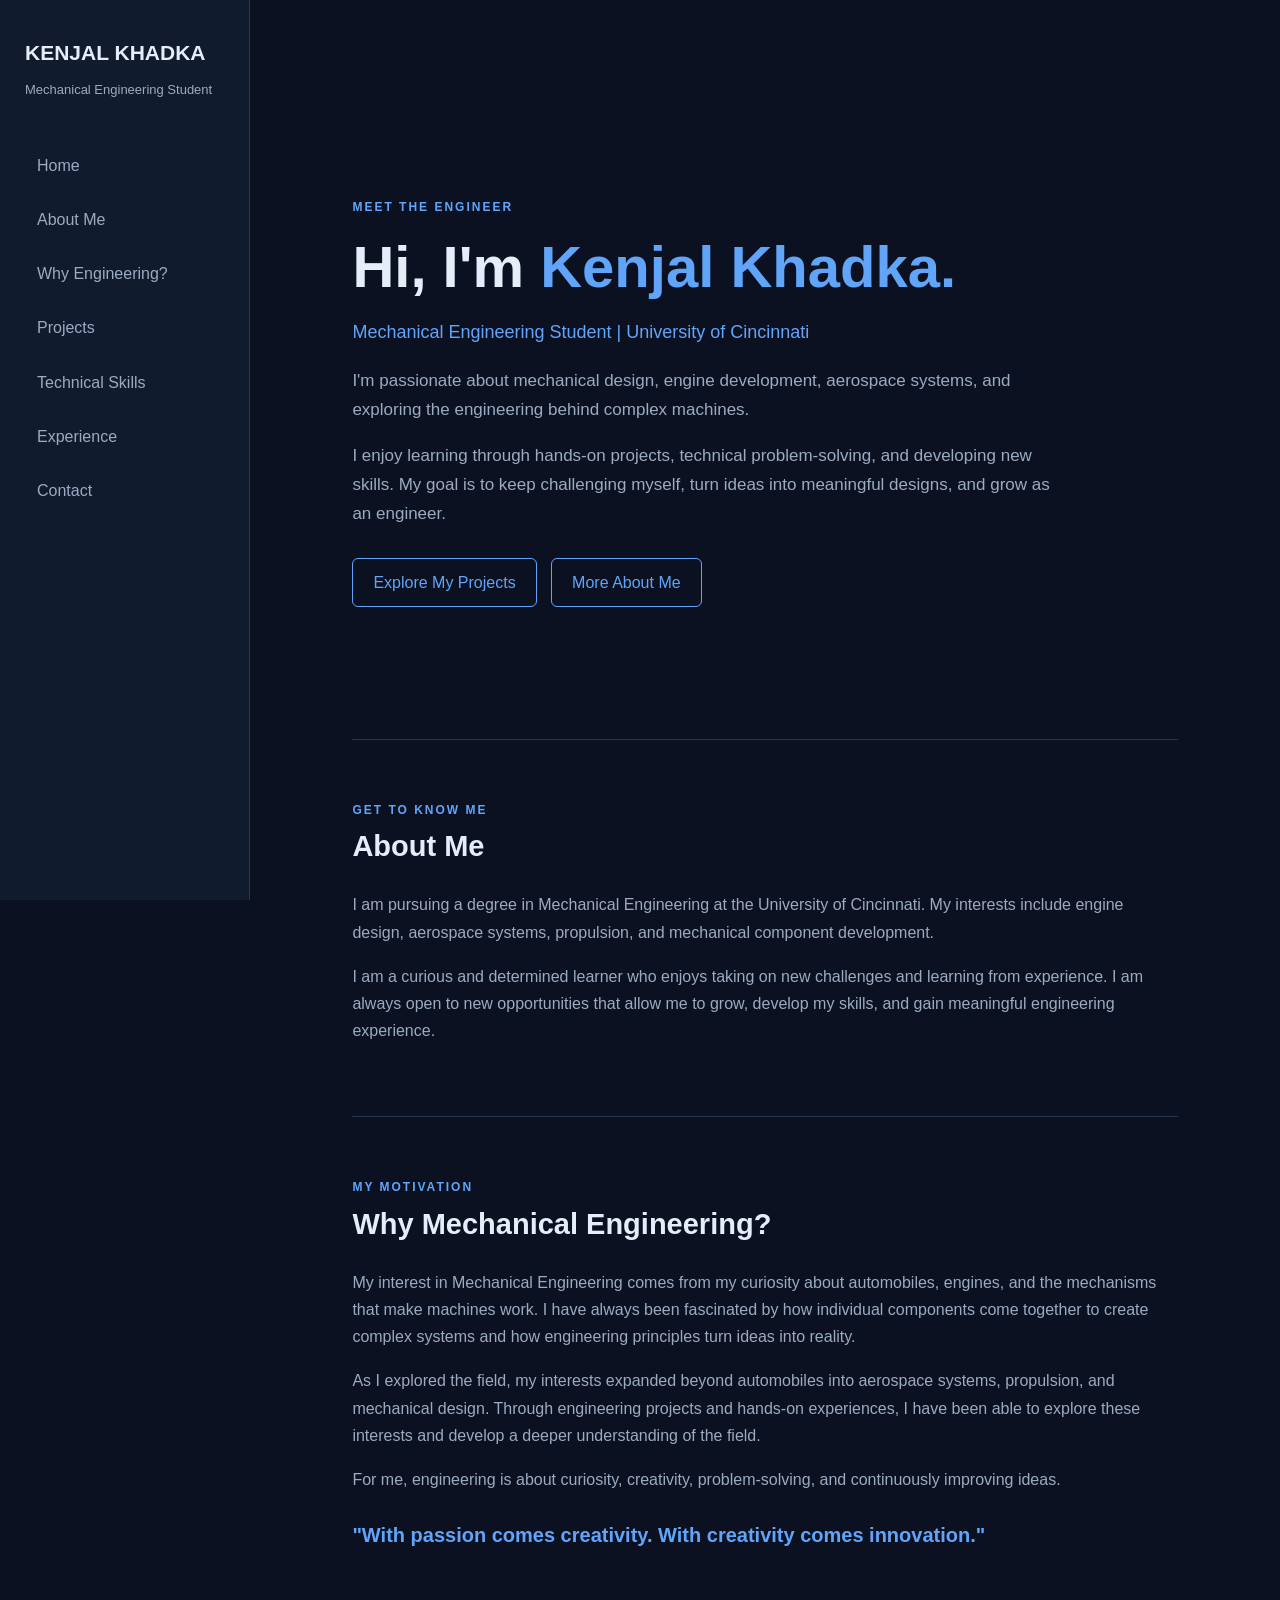
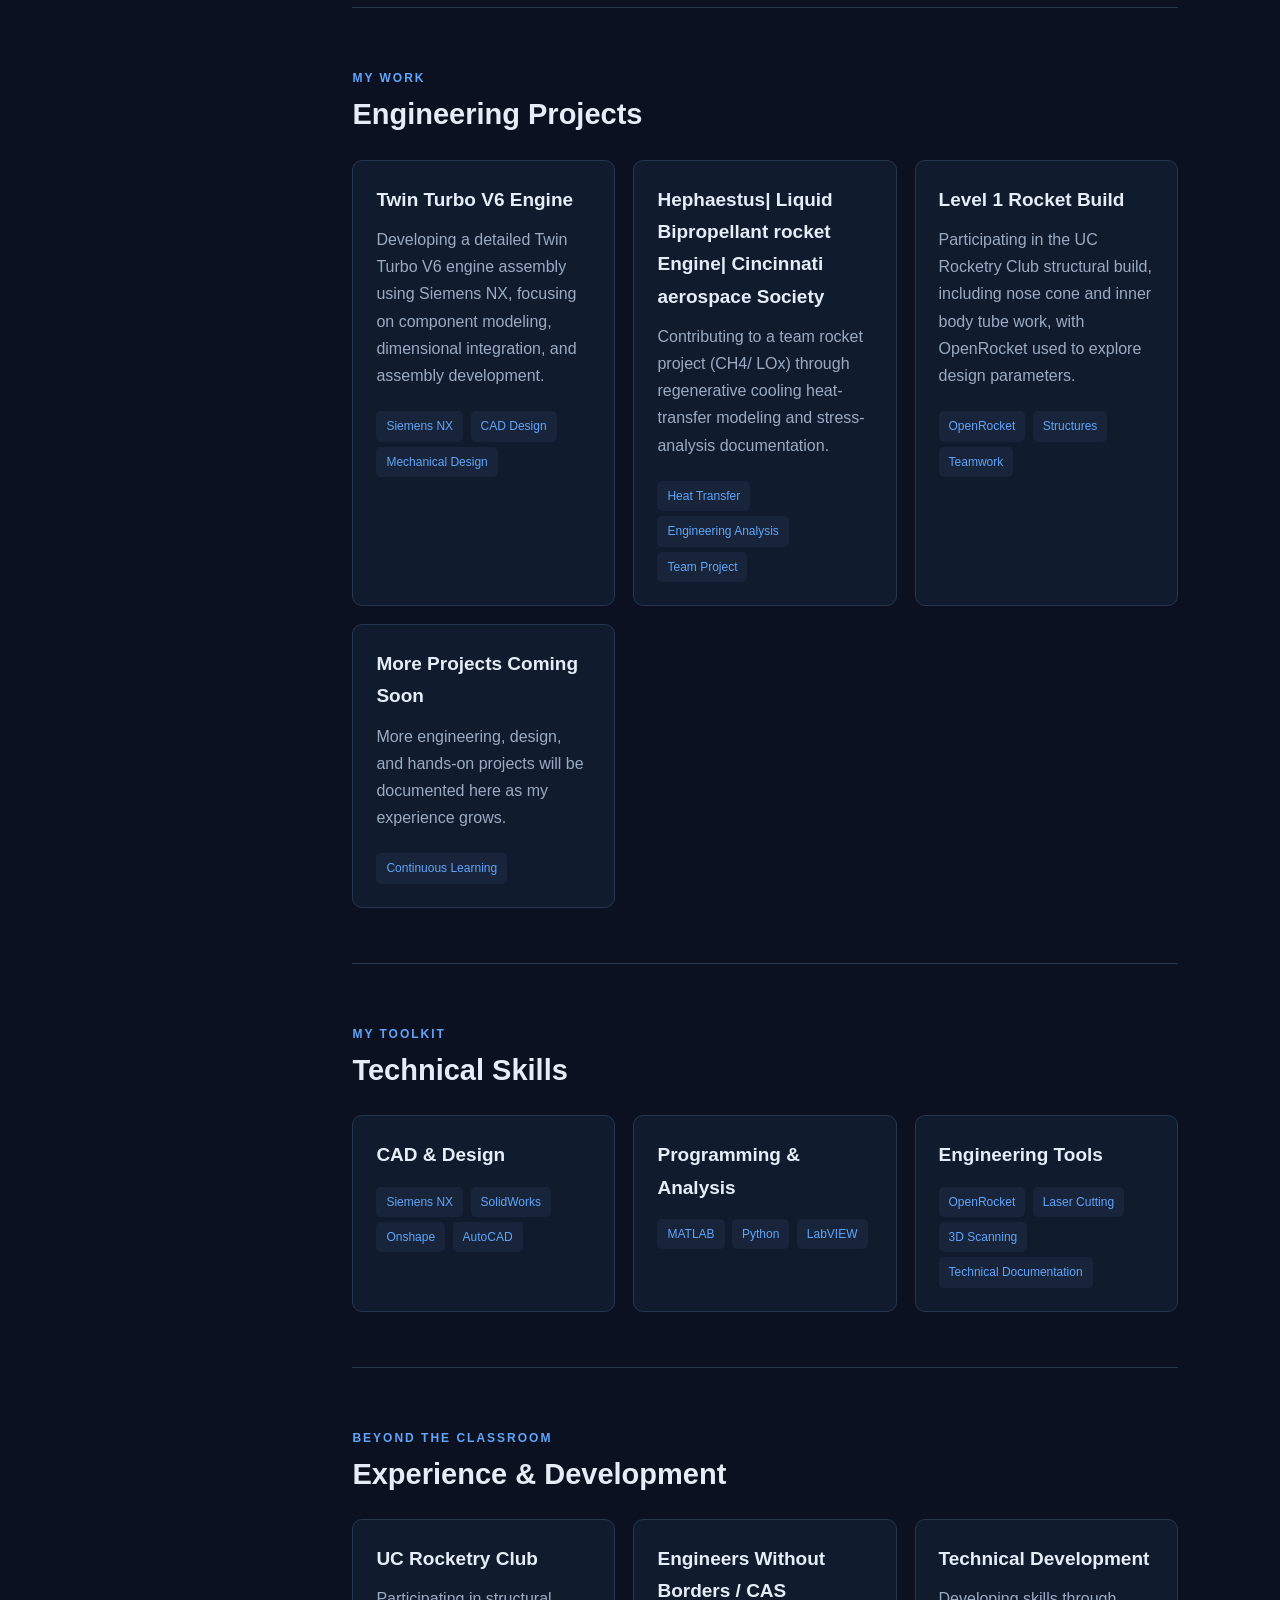
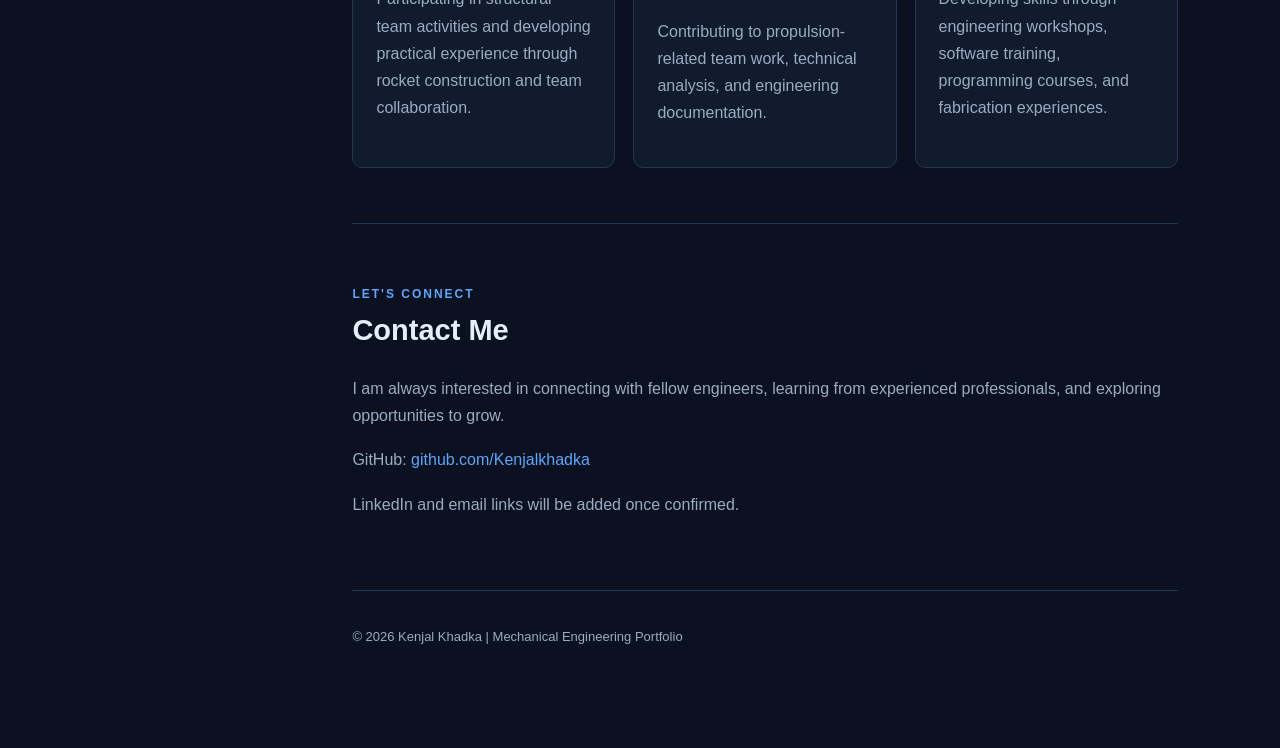
==== index.html @ c858d3bd "Revise personal details and project description Updated personal information and project title in in" ====
<!DOCTYPE html>
<html lang="en">
<head>
  <meta charset="UTF-8">
  <meta name="viewport" content="width=device-width, initial-scale=1.0">
  <meta name="description" content="Kenjal Khadka - Mechanical Engineering student at the University of Cincinnati. Explore my engineering projects, skills, and experience.">
  <title>Kenjal Khadka | Mechanical Engineering Portfolio</title>

  <style>
    :root {
      --bg: #0b1120;
      --panel: #111b2e;
      --panel-light: #17243a;
      --text: #e5edf8;
      --muted: #9aabc2;
      --blue: #60a5fa;
      --border: #26364e;
    }

    * {
      margin: 0;
      padding: 0;
      box-sizing: border-box;
      scroll-behavior: smooth;
    }

    body {
      font-family: Arial, sans-serif;
      background: var(--bg);
      color: var(--text);
      line-height: 1.7;
    }

    a {
      color: var(--blue);
      text-decoration: none;
    }

    a:hover {
      color: white;
    }

    .sidebar {
      position: fixed;
      width: 250px;
      height: 100vh;
      background: var(--panel);
      border-right: 1px solid var(--border);
      padding: 35px 25px;
    }

    .sidebar h2 {
      font-size: 21px;
      margin-bottom: 8px;
    }

    .sidebar .role {
      color: var(--muted);
      font-size: 13px;
      margin-bottom: 40px;
    }

    .sidebar nav a {
      display: block;
      color: var(--muted);
      padding: 11px 12px;
      margin: 5px 0;
      border-radius: 6px;
    }

    .sidebar nav a:hover {
      background: var(--panel-light);
      color: var(--blue);
    }

    main {
      margin-left: 250px;
      max-width: 1150px;
      padding: 65px 8%;
    }

    section {
      padding: 55px 0;
      border-bottom: 1px solid var(--border);
    }

    .eyebrow {
      color: var(--blue);
      text-transform: uppercase;
      letter-spacing: 2px;
      font-size: 12px;
      font-weight: bold;
    }

    h1 {
      font-size: clamp(36px, 5vw, 58px);
      line-height: 1.2;
      margin: 15px 0;
    }

    h2 {
      font-size: 29px;
      margin-bottom: 20px;
    }

    h3 {
      font-size: 19px;
      margin-bottom: 10px;
    }

    p {
      color: var(--muted);
      margin-bottom: 17px;
    }

    .hero {
      min-height: 75vh;
      display: flex;
      flex-direction: column;
      justify-content: center;
    }

    .hero .subtitle {
      color: var(--blue);
      font-size: 18px;
      margin-bottom: 20px;
    }

    .hero .intro {
      max-width: 700px;
      font-size: 17px;
    }

    .button {
      display: inline-block;
      border: 1px solid var(--blue);
      padding: 10px 20px;
      border-radius: 6px;
      margin: 12px 10px 0 0;
    }

    .button:hover {
      background: var(--blue);
      color: var(--bg);
    }

    .grid {
      display: grid;
      grid-template-columns: repeat(auto-fit, minmax(230px, 1fr));
      gap: 18px;
    }

    .card {
      background: var(--panel);
      border: 1px solid var(--border);
      padding: 23px;
      border-radius: 10px;
      transition: 0.2s;
    }

    .card:hover {
      border-color: var(--blue);
      transform: translateY(-3px);
    }

    .tag {
      display: inline-block;
      background: var(--panel-light);
      color: var(--blue);
      padding: 5px 10px;
      border-radius: 5px;
      font-size: 12px;
      margin: 5px 3px 0 0;
    }

    .quote {
      color: var(--blue);
      font-size: 20px;
      font-weight: bold;
      margin-top: 25px;
    }

    footer {
      padding: 35px 0;
      color: var(--muted);
      font-size: 13px;
    }

    @media (max-width: 750px) {
      .sidebar {
        position: relative;
        width: 100%;
        height: auto;
        padding: 20px;
      }

      .sidebar nav {
        display: flex;
        flex-wrap: wrap;
        gap: 3px;
      }

      .sidebar nav a {
        padding: 7px;
        font-size: 13px;
      }

      main {
        margin-left: 0;
        padding: 30px 7%;
      }

      .hero {
        min-height: 60vh;
      }
    }
  </style>
</head>

<body>

  <aside class="sidebar">
    <h2>KENJAL KHADKA</h2>
    <p class="role">Mechanical Engineering Student</p>

    <nav>
      <a href="#home">Home</a>
      <a href="#about">About Me</a>
      <a href="#why-engineering">Why Engineering?</a>
      <a href="#projects">Projects</a>
      <a href="#skills">Technical Skills</a>
      <a href="#experience">Experience</a>
      <a href="#contact">Contact</a>
    </nav>
  </aside>

  <main>

    <!-- HOME -->
    <section id="home" class="hero">
      <span class="eyebrow">Meet the Engineer</span>

      <h1>Hi, I'm <span style="color:var(--blue)">Kenjal Khadka.</span></h1>

      <div class="subtitle">
        Mechanical Engineering Student | University of Cincinnati
      </div>

      <p class="intro">
        I'm passionate about mechanical design, engine development,
        aerospace systems, and exploring the engineering behind
        complex machines.
      </p>

      <p class="intro">
        I enjoy learning through hands-on projects, technical
        problem-solving, and developing new skills. My goal is to
        keep challenging myself, turn ideas into meaningful designs,
        and grow as an engineer.
      </p>

      <div>
        <a href="#projects" class="button">Explore My Projects</a>
        <a href="#about" class="button">More About Me</a>
      </div>
    </section>

    <!-- ABOUT ME -->
    <section id="about">
      <span class="eyebrow">Get to Know Me</span>
      <h2>About Me</h2>

      <p>
        I am pursuing a degree in Mechanical Engineering 
        at the University of Cincinnati. My interests
        include engine design, aerospace systems, propulsion,
        and mechanical component development.
      </p>

      <p>
        I am a curious and determined learner who enjoys taking on
        new challenges and learning from experience. I am always
        open to new opportunities that allow me to grow, develop
        my skills, and gain meaningful engineering experience.
      </p>
    </section>

    <!-- WHY ENGINEERING -->
    <section id="why-engineering">
      <span class="eyebrow">My Motivation</span>
      <h2>Why Mechanical Engineering?</h2>

      <p>
        My interest in Mechanical Engineering comes from my curiosity
        about automobiles, engines, and the mechanisms that make
        machines work. I have always been fascinated by how individual
        components come together to create complex systems and how
        engineering principles turn ideas into reality.
      </p>

      <p>
        As I explored the field, my interests expanded beyond
        automobiles into aerospace systems, propulsion, and mechanical
        design. Through engineering projects and hands-on experiences,
        I have been able to explore these interests and develop a
        deeper understanding of the field.
      </p>

      <p>
        For me, engineering is about curiosity, creativity,
        problem-solving, and continuously improving ideas.
      </p>

      <div class="quote">
        "With passion comes creativity. With creativity comes innovation."
      </div>
    </section>

    <!-- PROJECTS -->
    <section id="projects">
      <span class="eyebrow">My Work</span>
      <h2>Engineering Projects</h2>

      <div class="grid">

        <div class="card">
          <h3>Twin Turbo V6 Engine</h3>
          <p>
            Developing a detailed Twin Turbo V6 engine assembly
            using Siemens NX, focusing on component modeling,
            dimensional integration, and assembly development.
          </p>
          <span class="tag">Siemens NX</span>
          <span class="tag">CAD Design</span>
          <span class="tag">Mechanical Design</span>
        </div>

        <div class="card">
          <h3>Hephaestus| Liquid Bipropellant rocket Engine| Cincinnati aerospace Society </h3>
          <p>
            Contributing to a team rocket project (CH4/ LOx) through
            regenerative cooling heat-transfer modeling and
            stress-analysis documentation.
          </p>
          <span class="tag">Heat Transfer</span>
          <span class="tag">Engineering Analysis</span>
          <span class="tag">Team Project</span>
        </div>

        <div class="card">
          <h3>Level 1 Rocket Build</h3>
          <p>
            Participating in the UC Rocketry Club structural
            build, including nose cone and inner body tube work,
            with OpenRocket used to explore design parameters.
          </p>
          <span class="tag">OpenRocket</span>
          <span class="tag">Structures</span>
          <span class="tag">Teamwork</span>
        </div>

        <div class="card">
          <h3>More Projects Coming Soon</h3>
          <p>
            More engineering, design, and hands-on projects
            will be documented here as my experience grows.
          </p>
          <span class="tag">Continuous Learning</span>
        </div>

      </div>
    </section>

    <!-- SKILLS -->
    <section id="skills">
      <span class="eyebrow">My Toolkit</span>
      <h2>Technical Skills</h2>

      <div class="grid">

        <div class="card">
          <h3>CAD & Design</h3>
          <span class="tag">Siemens NX</span>
          <span class="tag">SolidWorks</span>
          <span class="tag">Onshape</span>
          <span class="tag">AutoCAD</span>
        </div>

        <div class="card">
          <h3>Programming & Analysis</h3>
          <span class="tag">MATLAB</span>
          <span class="tag">Python</span>
          <span class="tag">LabVIEW</span>
        </div>

        <div class="card">
          <h3>Engineering Tools</h3>
          <span class="tag">OpenRocket</span>
          <span class="tag">Laser Cutting</span>
          <span class="tag">3D Scanning</span>
          <span class="tag">Technical Documentation</span>
        </div>

      </div>
    </section>

    <!-- EXPERIENCE -->
    <section id="experience">
      <span class="eyebrow">Beyond the Classroom</span>
      <h2>Experience & Development</h2>

      <div class="grid">

        <div class="card">
          <h3>UC Rocketry Club</h3>
          <p>
            Participating in structural team activities and
            developing practical experience through rocket
            construction and team collaboration.
          </p>
        </div>

        <div class="card">
          <h3>Engineers Without Borders / CAS</h3>
          <p>
            Contributing to propulsion-related team work,
            technical analysis, and engineering documentation.
          </p>
        </div>

        <div class="card">
          <h3>Technical Development</h3>
          <p>
            Developing skills through engineering workshops,
            software training, programming courses, and
            fabrication experiences.
          </p>
        </div>

      </div>
    </section>

    <!-- CONTACT -->
    <section id="contact">
      <span class="eyebrow">Let's Connect</span>
      <h2>Contact Me</h2>

      <p>
        I am always interested in connecting with fellow engineers,
        learning from experienced professionals, and exploring
        opportunities to grow.
      </p>

      <p>
        GitHub:
        <a href="https://github.com/Kenjalkhadka" target="_blank" rel="noopener">
          github.com/Kenjalkhadka
        </a>
      </p>

      <p>
        LinkedIn and email links will be added once confirmed.
      </p>
    </section>

    <footer>
      © 2026 Kenjal Khadka | Mechanical Engineering Portfolio
    </footer>

  </main>

</body>
</html>
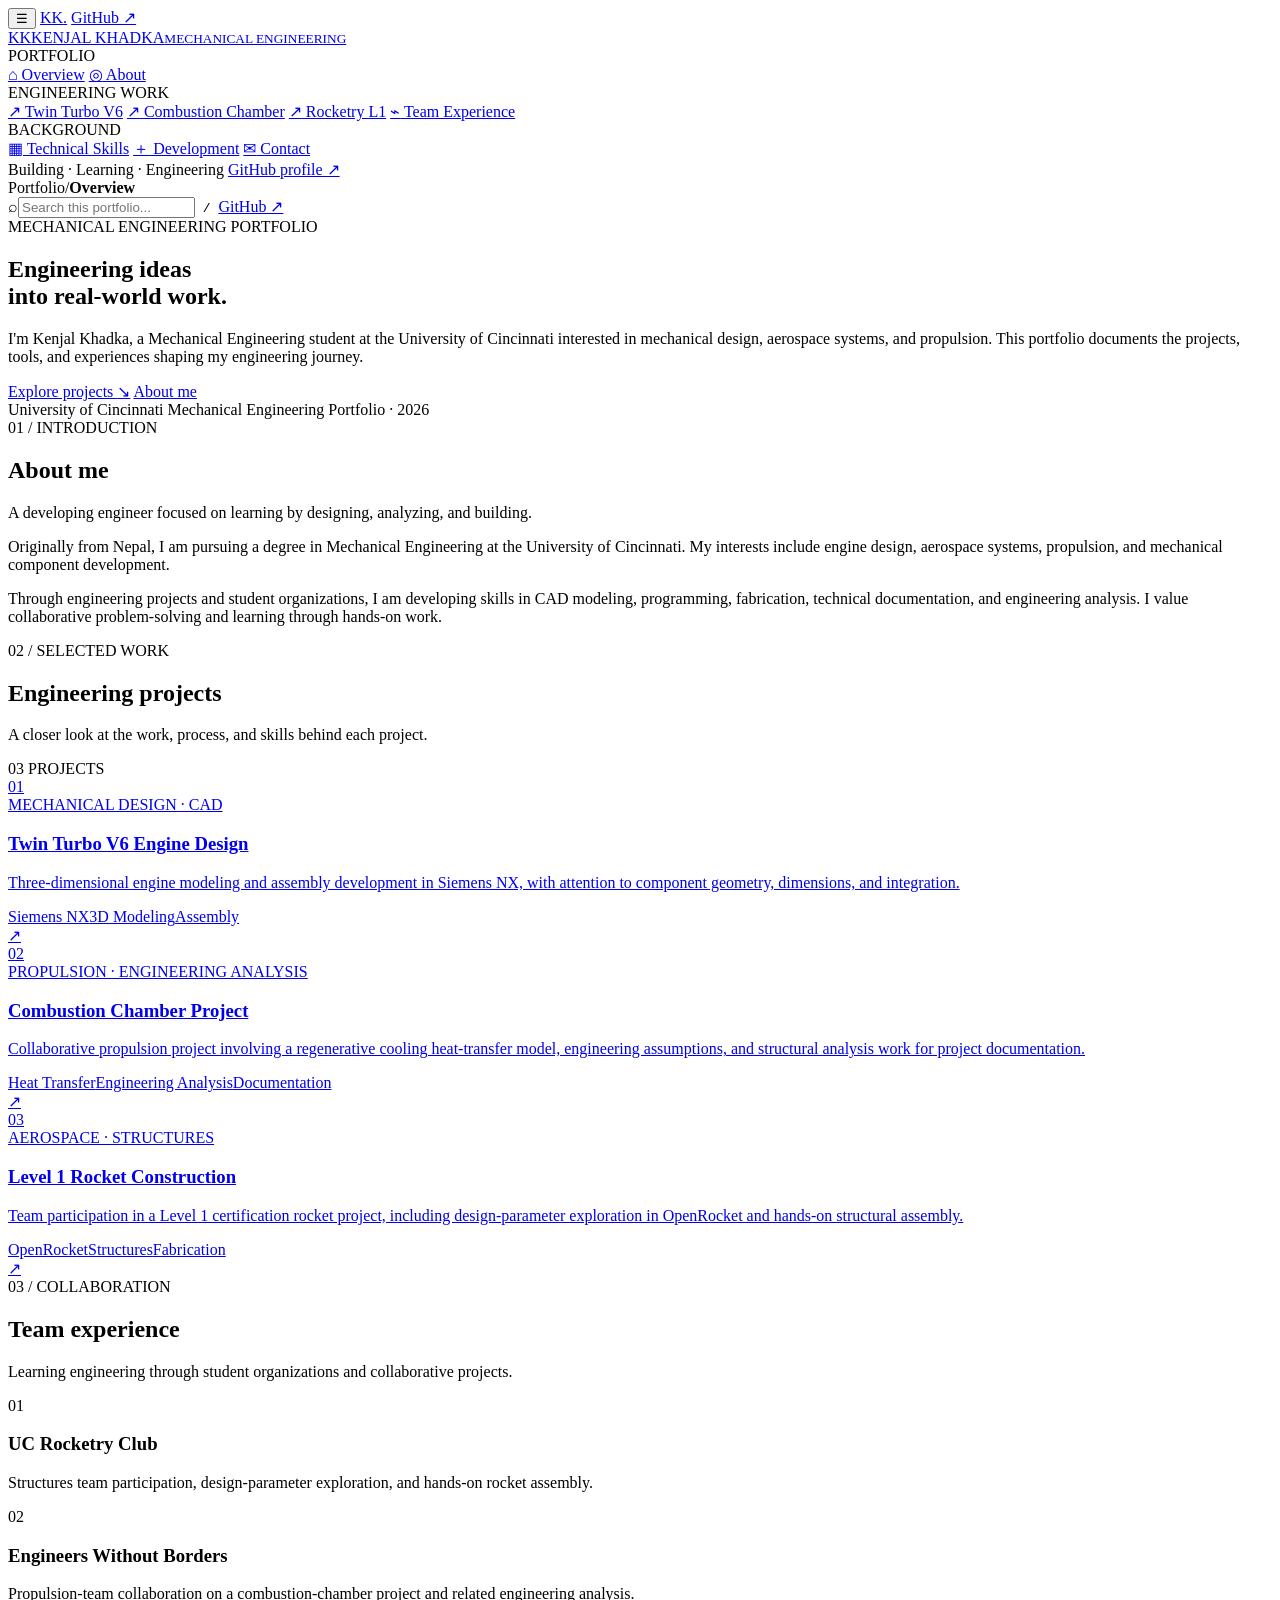
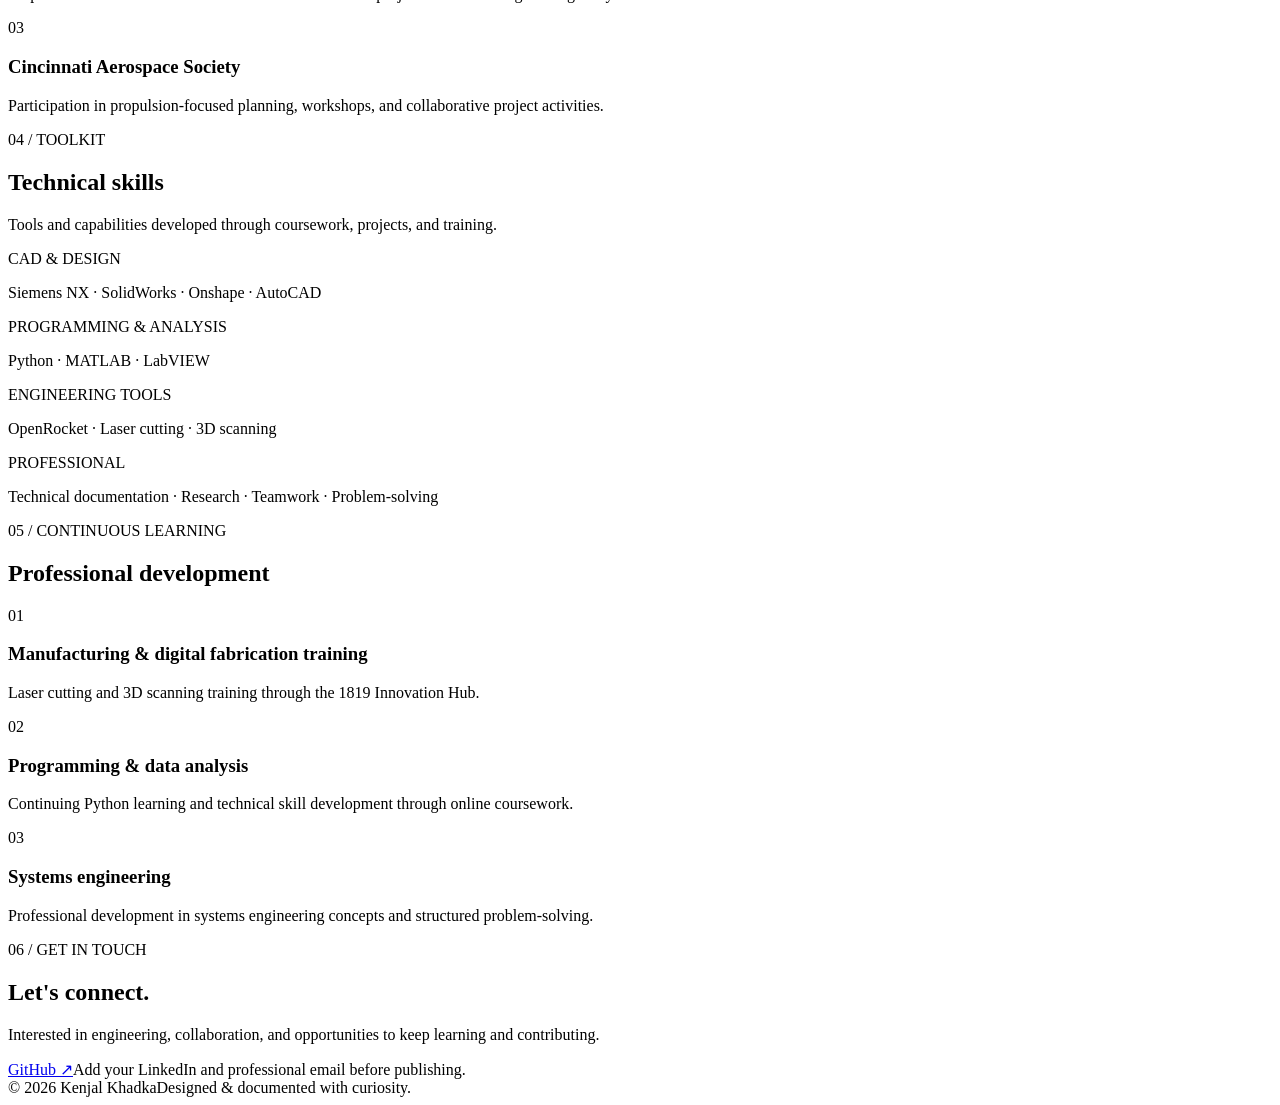
==== commit 14281ab2: "Add files via upload Portfolio website" ====
--- a/index.html
+++ b/index.html
@@ -3,474 +3,149 @@
 <head>
   <meta charset="UTF-8">
   <meta name="viewport" content="width=device-width, initial-scale=1.0">
-  <meta name="description" content="Kenjal Khadka - Mechanical Engineering student at the University of Cincinnati. Explore my engineering projects, skills, and experience.">
-  <title>Kenjal Khadka | Mechanical Engineering Portfolio</title>
+  <meta name="description" content="Kenjal Khadka's mechanical engineering portfolio, featuring CAD design, propulsion-related projects, rocketry, and technical development.">
+  <title>Kenjal Khadka | Engineering Portfolio</title>
+  <link rel="preconnect" href="https://fonts.googleapis.com">
+  <link rel="preconnect" href="https://fonts.gstatic.com" crossorigin>
+  <link href="https://fonts.googleapis.com/css2?family=DM+Mono:wght@400;500&family=Inter:wght@400;500;600;700&display=swap" rel="stylesheet">
+  <link rel="stylesheet" href="css/style.css">
+  <script src="js/main.js" defer></script>
+</head>
+<body>
+  <div class="mobile-bar">
+    <button class="icon-button" id="menu-toggle" aria-label="Open navigation" aria-expanded="false">☰</button>
+    <a class="mobile-brand" href="index.html">KK<span>.</span></a>
+    <a class="mobile-github" href="https://github.com/Kenjalkhadka" target="_blank" rel="noopener">GitHub ↗</a>
+  </div>
 
-  <style>
-    :root {
-      --bg: #0b1120;
-      --panel: #111b2e;
-      --panel-light: #17243a;
-      --text: #e5edf8;
-      --muted: #9aabc2;
-      --blue: #60a5fa;
-      --border: #26364e;
-    }
-
-    * {
-      margin: 0;
-      padding: 0;
-      box-sizing: border-box;
-      scroll-behavior: smooth;
-    }
-
-    body {
-      font-family: Arial, sans-serif;
-      background: var(--bg);
-      color: var(--text);
-      line-height: 1.7;
-    }
-
-    a {
-      color: var(--blue);
-      text-decoration: none;
-    }
-
-    a:hover {
-      color: white;
-    }
-
-    .sidebar {
-      position: fixed;
-      width: 250px;
-      height: 100vh;
-      background: var(--panel);
-      border-right: 1px solid var(--border);
-      padding: 35px 25px;
-    }
-
-    .sidebar h2 {
-      font-size: 21px;
-      margin-bottom: 8px;
-    }
-
-    .sidebar .role {
-      color: var(--muted);
-      font-size: 13px;
-      margin-bottom: 40px;
-    }
-
-    .sidebar nav a {
-      display: block;
-      color: var(--muted);
-      padding: 11px 12px;
-      margin: 5px 0;
-      border-radius: 6px;
-    }
-
-    .sidebar nav a:hover {
-      background: var(--panel-light);
-      color: var(--blue);
-    }
-
-    main {
-      margin-left: 250px;
-      max-width: 1150px;
-      padding: 65px 8%;
-    }
-
-    section {
-      padding: 55px 0;
-      border-bottom: 1px solid var(--border);
-    }
-
-    .eyebrow {
-      color: var(--blue);
-      text-transform: uppercase;
-      letter-spacing: 2px;
-      font-size: 12px;
-      font-weight: bold;
-    }
-
-    h1 {
-      font-size: clamp(36px, 5vw, 58px);
-      line-height: 1.2;
-      margin: 15px 0;
-    }
-
-    h2 {
-      font-size: 29px;
-      margin-bottom: 20px;
-    }
-
-    h3 {
-      font-size: 19px;
-      margin-bottom: 10px;
-    }
-
-    p {
-      color: var(--muted);
-      margin-bottom: 17px;
-    }
-
-    .hero {
-      min-height: 75vh;
-      display: flex;
-      flex-direction: column;
-      justify-content: center;
-    }
-
-    .hero .subtitle {
-      color: var(--blue);
-      font-size: 18px;
-      margin-bottom: 20px;
-    }
-
-    .hero .intro {
-      max-width: 700px;
-      font-size: 17px;
-    }
-
-    .button {
-      display: inline-block;
-      border: 1px solid var(--blue);
-      padding: 10px 20px;
-      border-radius: 6px;
-      margin: 12px 10px 0 0;
-    }
-
-    .button:hover {
-      background: var(--blue);
-      color: var(--bg);
-    }
-
-    .grid {
-      display: grid;
-      grid-template-columns: repeat(auto-fit, minmax(230px, 1fr));
-      gap: 18px;
-    }
-
-    .card {
-      background: var(--panel);
-      border: 1px solid var(--border);
-      padding: 23px;
-      border-radius: 10px;
-      transition: 0.2s;
-    }
-
-    .card:hover {
-      border-color: var(--blue);
-      transform: translateY(-3px);
-    }
-
-    .tag {
-      display: inline-block;
-      background: var(--panel-light);
-      color: var(--blue);
-      padding: 5px 10px;
-      border-radius: 5px;
-      font-size: 12px;
-      margin: 5px 3px 0 0;
-    }
-
-    .quote {
-      color: var(--blue);
-      font-size: 20px;
-      font-weight: bold;
-      margin-top: 25px;
-    }
-
-    footer {
-      padding: 35px 0;
-      color: var(--muted);
-      font-size: 13px;
-    }
-
-    @media (max-width: 750px) {
-      .sidebar {
-        position: relative;
-        width: 100%;
-        height: auto;
-        padding: 20px;
-      }
-
-      .sidebar nav {
-        display: flex;
-        flex-wrap: wrap;
-        gap: 3px;
-      }
-
-      .sidebar nav a {
-        padding: 7px;
-        font-size: 13px;
-      }
-
-      main {
-        margin-left: 0;
-        padding: 30px 7%;
-      }
-
-      .hero {
-        min-height: 60vh;
-      }
-    }
-  </style>
-</head>
-
-<body>
-
-  <aside class="sidebar">
-    <h2>KENJAL KHADKA</h2>
-    <p class="role">Mechanical Engineering Student</p>
-
-    <nav>
-      <a href="#home">Home</a>
-      <a href="#about">About Me</a>
-      <a href="#why-engineering">Why Engineering?</a>
-      <a href="#projects">Projects</a>
-      <a href="#skills">Technical Skills</a>
-      <a href="#experience">Experience</a>
-      <a href="#contact">Contact</a>
+  <aside class="sidebar" id="sidebar">
+    <a class="brand" href="index.html"><span class="brand-mark">KK</span><span>KENJAL KHADKA<small>MECHANICAL ENGINEERING</small></span></a>
+    <div class="sidebar-rule"></div>
+    <div class="sidebar-label">PORTFOLIO</div>
+    <nav class="side-nav" aria-label="Main navigation">
+      <a class="nav-link active" href="index.html"><span>⌂</span> Overview</a>
+      <a class="nav-link" href="#about"><span>◎</span> About</a>
+      <div class="nav-heading">ENGINEERING WORK</div>
+      <a class="nav-link" href="projects/twin-turbo-v6.html"><span>↗</span> Twin Turbo V6</a>
+      <a class="nav-link" href="projects/combustion-chamber.html"><span>↗</span> Combustion Chamber</a>
+      <a class="nav-link" href="projects/rocketry.html"><span>↗</span> Rocketry L1</a>
+      <a class="nav-link" href="#experience"><span>⌁</span> Team Experience</a>
+      <div class="nav-heading">BACKGROUND</div>
+      <a class="nav-link" href="#skills"><span>▦</span> Technical Skills</a>
+      <a class="nav-link" href="#development"><span>＋</span> Development</a>
+      <a class="nav-link" href="#contact"><span>✉</span> Contact</a>
     </nav>
+    <div class="sidebar-bottom">
+      <span class="availability-dot"></span>
+      <span>Building · Learning · Engineering</span>
+      <a href="https://github.com/Kenjalkhadka" target="_blank" rel="noopener">GitHub profile ↗</a>
+    </div>
   </aside>
 
-  <main>
+  <main class="main-content">
+    <header class="topbar">
+      <div class="breadcrumbs"><span>Portfolio</span><span class="crumb-slash">/</span><strong>Overview</strong></div>
+      <div class="topbar-actions">
+        <label class="search-wrap" for="site-search"><span>⌕</span><input id="site-search" type="search" placeholder="Search this portfolio..." autocomplete="off"><kbd> / </kbd></label>
+        <a class="top-link" href="https://github.com/Kenjalkhadka" target="_blank" rel="noopener">GitHub ↗</a>
+      </div>
+      <div class="search-results" id="search-results" hidden></div>
+    </header>
 
-    <!-- HOME -->
-    <section id="home" class="hero">
-      <span class="eyebrow">Meet the Engineer</span>
+    <div class="page-wrap">
+      <section class="hero" id="overview">
+        <div class="eyebrow"><span class="eyebrow-line"></span> MECHANICAL ENGINEERING PORTFOLIO</div>
+        <h1>Engineering ideas<br>into <span>real-world work.</span></h1>
+        <p class="hero-copy">I'm Kenjal Khadka, a Mechanical Engineering student at the University of Cincinnati interested in mechanical design, aerospace systems, and propulsion. This portfolio documents the projects, tools, and experiences shaping my engineering journey.</p>
+        <div class="hero-actions">
+          <a class="button button-primary" href="#projects">Explore projects <span>↘</span></a>
+          <a class="button button-secondary" href="#about">About me</a>
+        </div>
+        <div class="hero-meta">
+          <span><i></i> University of Cincinnati</span>
+          <span>Mechanical Engineering</span>
+          <span>Portfolio · 2026</span>
+        </div>
+      </section>
 
-      <h1>Hi, I'm <span style="color:var(--blue)">Kenjal Khadka.</span></h1>
+      <section class="content-section" id="about">
+        <div class="section-kicker">01 / INTRODUCTION</div>
+        <div class="section-heading-row">
+          <div><h2>About me</h2><p class="section-subtitle">A developing engineer focused on learning by designing, analyzing, and building.</p></div>
+        </div>
+        <div class="about-panel">
+          <p>Originally from Nepal, I am pursuing a degree in Mechanical Engineering at the University of Cincinnati. My interests include engine design, aerospace systems, propulsion, and mechanical component development.</p>
+          <p>Through engineering projects and student organizations, I am developing skills in CAD modeling, programming, fabrication, technical documentation, and engineering analysis. I value collaborative problem-solving and learning through hands-on work.</p>
+        </div>
+      </section>
 
-      <div class="subtitle">
-        Mechanical Engineering Student | University of Cincinnati
-      </div>
+      <section class="content-section" id="projects">
+        <div class="section-kicker">02 / SELECTED WORK</div>
+        <div class="section-heading-row">
+          <div><h2>Engineering projects</h2><p class="section-subtitle">A closer look at the work, process, and skills behind each project.</p></div>
+          <span class="section-count">03 PROJECTS</span>
+        </div>
+        <div class="project-list">
+          <a class="project-row" href="projects/twin-turbo-v6.html">
+            <div class="project-number">01</div>
+            <div class="project-info"><div class="project-type">MECHANICAL DESIGN · CAD</div><h3>Twin Turbo V6 Engine Design</h3><p>Three-dimensional engine modeling and assembly development in Siemens NX, with attention to component geometry, dimensions, and integration.</p><div class="tag-list"><span>Siemens NX</span><span>3D Modeling</span><span>Assembly</span></div></div>
+            <div class="project-arrow">↗</div>
+          </a>
+          <a class="project-row" href="projects/combustion-chamber.html">
+            <div class="project-number">02</div>
+            <div class="project-info"><div class="project-type">PROPULSION · ENGINEERING ANALYSIS</div><h3>Combustion Chamber Project</h3><p>Collaborative propulsion project involving a regenerative cooling heat-transfer model, engineering assumptions, and structural analysis work for project documentation.</p><div class="tag-list"><span>Heat Transfer</span><span>Engineering Analysis</span><span>Documentation</span></div></div>
+            <div class="project-arrow">↗</div>
+          </a>
+          <a class="project-row" href="projects/rocketry.html">
+            <div class="project-number">03</div>
+            <div class="project-info"><div class="project-type">AEROSPACE · STRUCTURES</div><h3>Level 1 Rocket Construction</h3><p>Team participation in a Level 1 certification rocket project, including design-parameter exploration in OpenRocket and hands-on structural assembly.</p><div class="tag-list"><span>OpenRocket</span><span>Structures</span><span>Fabrication</span></div></div>
+            <div class="project-arrow">↗</div>
+          </a>
+        </div>
+      </section>
 
-      <p class="intro">
-        I'm passionate about mechanical design, engine development,
-        aerospace systems, and exploring the engineering behind
-        complex machines.
-      </p>
+      <section class="content-section" id="experience">
+        <div class="section-kicker">03 / COLLABORATION</div>
+        <h2>Team experience</h2>
+        <p class="section-subtitle">Learning engineering through student organizations and collaborative projects.</p>
+        <div class="experience-grid">
+          <article class="small-panel"><div class="panel-index">01</div><h3>UC Rocketry Club</h3><p>Structures team participation, design-parameter exploration, and hands-on rocket assembly.</p></article>
+          <article class="small-panel"><div class="panel-index">02</div><h3>Engineers Without Borders</h3><p>Propulsion-team collaboration on a combustion-chamber project and related engineering analysis.</p></article>
+          <article class="small-panel"><div class="panel-index">03</div><h3>Cincinnati Aerospace Society</h3><p>Participation in propulsion-focused planning, workshops, and collaborative project activities.</p></article>
+        </div>
+      </section>
 
-      <p class="intro">
-        I enjoy learning through hands-on projects, technical
-        problem-solving, and developing new skills. My goal is to
-        keep challenging myself, turn ideas into meaningful designs,
-        and grow as an engineer.
-      </p>
+      <section class="content-section" id="skills">
+        <div class="section-kicker">04 / TOOLKIT</div>
+        <h2>Technical skills</h2>
+        <p class="section-subtitle">Tools and capabilities developed through coursework, projects, and training.</p>
+        <div class="skills-table">
+          <div><span>CAD & DESIGN</span><p>Siemens NX · SolidWorks · Onshape · AutoCAD</p></div>
+          <div><span>PROGRAMMING & ANALYSIS</span><p>Python · MATLAB · LabVIEW</p></div>
+          <div><span>ENGINEERING TOOLS</span><p>OpenRocket · Laser cutting · 3D scanning</p></div>
+          <div><span>PROFESSIONAL</span><p>Technical documentation · Research · Teamwork · Problem-solving</p></div>
+        </div>
+      </section>
 
-      <div>
-        <a href="#projects" class="button">Explore My Projects</a>
-        <a href="#about" class="button">More About Me</a>
-      </div>
-    </section>
+      <section class="content-section" id="development">
+        <div class="section-kicker">05 / CONTINUOUS LEARNING</div>
+        <h2>Professional development</h2>
+        <div class="development-panel">
+          <div><span class="development-icon">01</span><div><h3>Manufacturing & digital fabrication training</h3><p>Laser cutting and 3D scanning training through the 1819 Innovation Hub.</p></div></div>
+          <div><span class="development-icon">02</span><div><h3>Programming & data analysis</h3><p>Continuing Python learning and technical skill development through online coursework.</p></div></div>
+          <div><span class="development-icon">03</span><div><h3>Systems engineering</h3><p>Professional development in systems engineering concepts and structured problem-solving.</p></div></div>
+        </div>
+      </section>
 
-    <!-- ABOUT ME -->
-    <section id="about">
-      <span class="eyebrow">Get to Know Me</span>
-      <h2>About Me</h2>
+      <section class="contact-section" id="contact">
+        <div class="section-kicker">06 / GET IN TOUCH</div>
+        <h2>Let's connect.</h2>
+        <p>Interested in engineering, collaboration, and opportunities to keep learning and contributing.</p>
+        <div class="contact-links"><a href="https://github.com/Kenjalkhadka" target="_blank" rel="noopener">GitHub ↗</a><span class="contact-note">Add your LinkedIn and professional email before publishing.</span></div>
+      </section>
 
-      <p>
-        I am pursuing a degree in Mechanical Engineering 
-        at the University of Cincinnati. My interests
-        include engine design, aerospace systems, propulsion,
-        and mechanical component development.
-      </p>
-
-      <p>
-        I am a curious and determined learner who enjoys taking on
-        new challenges and learning from experience. I am always
-        open to new opportunities that allow me to grow, develop
-        my skills, and gain meaningful engineering experience.
-      </p>
-    </section>
-
-    <!-- WHY ENGINEERING -->
-    <section id="why-engineering">
-      <span class="eyebrow">My Motivation</span>
-      <h2>Why Mechanical Engineering?</h2>
-
-      <p>
-        My interest in Mechanical Engineering comes from my curiosity
-        about automobiles, engines, and the mechanisms that make
-        machines work. I have always been fascinated by how individual
-        components come together to create complex systems and how
-        engineering principles turn ideas into reality.
-      </p>
-
-      <p>
-        As I explored the field, my interests expanded beyond
-        automobiles into aerospace systems, propulsion, and mechanical
-        design. Through engineering projects and hands-on experiences,
-        I have been able to explore these interests and develop a
-        deeper understanding of the field.
-      </p>
-
-      <p>
-        For me, engineering is about curiosity, creativity,
-        problem-solving, and continuously improving ideas.
-      </p>
-
-      <div class="quote">
-        "With passion comes creativity. With creativity comes innovation."
-      </div>
-    </section>
-
-    <!-- PROJECTS -->
-    <section id="projects">
-      <span class="eyebrow">My Work</span>
-      <h2>Engineering Projects</h2>
-
-      <div class="grid">
-
-        <div class="card">
-          <h3>Twin Turbo V6 Engine</h3>
-          <p>
-            Developing a detailed Twin Turbo V6 engine assembly
-            using Siemens NX, focusing on component modeling,
-            dimensional integration, and assembly development.
-          </p>
-          <span class="tag">Siemens NX</span>
-          <span class="tag">CAD Design</span>
-          <span class="tag">Mechanical Design</span>
-        </div>
-
-        <div class="card">
-          <h3>Hephaestus| Liquid Bipropellant rocket Engine| Cincinnati aerospace Society </h3>
-          <p>
-            Contributing to a team rocket project (CH4/ LOx) through
-            regenerative cooling heat-transfer modeling and
-            stress-analysis documentation.
-          </p>
-          <span class="tag">Heat Transfer</span>
-          <span class="tag">Engineering Analysis</span>
-          <span class="tag">Team Project</span>
-        </div>
-
-        <div class="card">
-          <h3>Level 1 Rocket Build</h3>
-          <p>
-            Participating in the UC Rocketry Club structural
-            build, including nose cone and inner body tube work,
-            with OpenRocket used to explore design parameters.
-          </p>
-          <span class="tag">OpenRocket</span>
-          <span class="tag">Structures</span>
-          <span class="tag">Teamwork</span>
-        </div>
-
-        <div class="card">
-          <h3>More Projects Coming Soon</h3>
-          <p>
-            More engineering, design, and hands-on projects
-            will be documented here as my experience grows.
-          </p>
-          <span class="tag">Continuous Learning</span>
-        </div>
-
-      </div>
-    </section>
-
-    <!-- SKILLS -->
-    <section id="skills">
-      <span class="eyebrow">My Toolkit</span>
-      <h2>Technical Skills</h2>
-
-      <div class="grid">
-
-        <div class="card">
-          <h3>CAD & Design</h3>
-          <span class="tag">Siemens NX</span>
-          <span class="tag">SolidWorks</span>
-          <span class="tag">Onshape</span>
-          <span class="tag">AutoCAD</span>
-        </div>
-
-        <div class="card">
-          <h3>Programming & Analysis</h3>
-          <span class="tag">MATLAB</span>
-          <span class="tag">Python</span>
-          <span class="tag">LabVIEW</span>
-        </div>
-
-        <div class="card">
-          <h3>Engineering Tools</h3>
-          <span class="tag">OpenRocket</span>
-          <span class="tag">Laser Cutting</span>
-          <span class="tag">3D Scanning</span>
-          <span class="tag">Technical Documentation</span>
-        </div>
-
-      </div>
-    </section>
-
-    <!-- EXPERIENCE -->
-    <section id="experience">
-      <span class="eyebrow">Beyond the Classroom</span>
-      <h2>Experience & Development</h2>
-
-      <div class="grid">
-
-        <div class="card">
-          <h3>UC Rocketry Club</h3>
-          <p>
-            Participating in structural team activities and
-            developing practical experience through rocket
-            construction and team collaboration.
-          </p>
-        </div>
-
-        <div class="card">
-          <h3>Engineers Without Borders / CAS</h3>
-          <p>
-            Contributing to propulsion-related team work,
-            technical analysis, and engineering documentation.
-          </p>
-        </div>
-
-        <div class="card">
-          <h3>Technical Development</h3>
-          <p>
-            Developing skills through engineering workshops,
-            software training, programming courses, and
-            fabrication experiences.
-          </p>
-        </div>
-
-      </div>
-    </section>
-
-    <!-- CONTACT -->
-    <section id="contact">
-      <span class="eyebrow">Let's Connect</span>
-      <h2>Contact Me</h2>
-
-      <p>
-        I am always interested in connecting with fellow engineers,
-        learning from experienced professionals, and exploring
-        opportunities to grow.
-      </p>
-
-      <p>
-        GitHub:
-        <a href="https://github.com/Kenjalkhadka" target="_blank" rel="noopener">
-          github.com/Kenjalkhadka
-        </a>
-      </p>
-
-      <p>
-        LinkedIn and email links will be added once confirmed.
-      </p>
-    </section>
-
-    <footer>
-      © 2026 Kenjal Khadka | Mechanical Engineering Portfolio
-    </footer>
-
+      <footer><span>© 2026 Kenjal Khadka</span><span>Designed & documented with curiosity.</span></footer>
+    </div>
   </main>
-
 </body>
 </html>
-
-
-
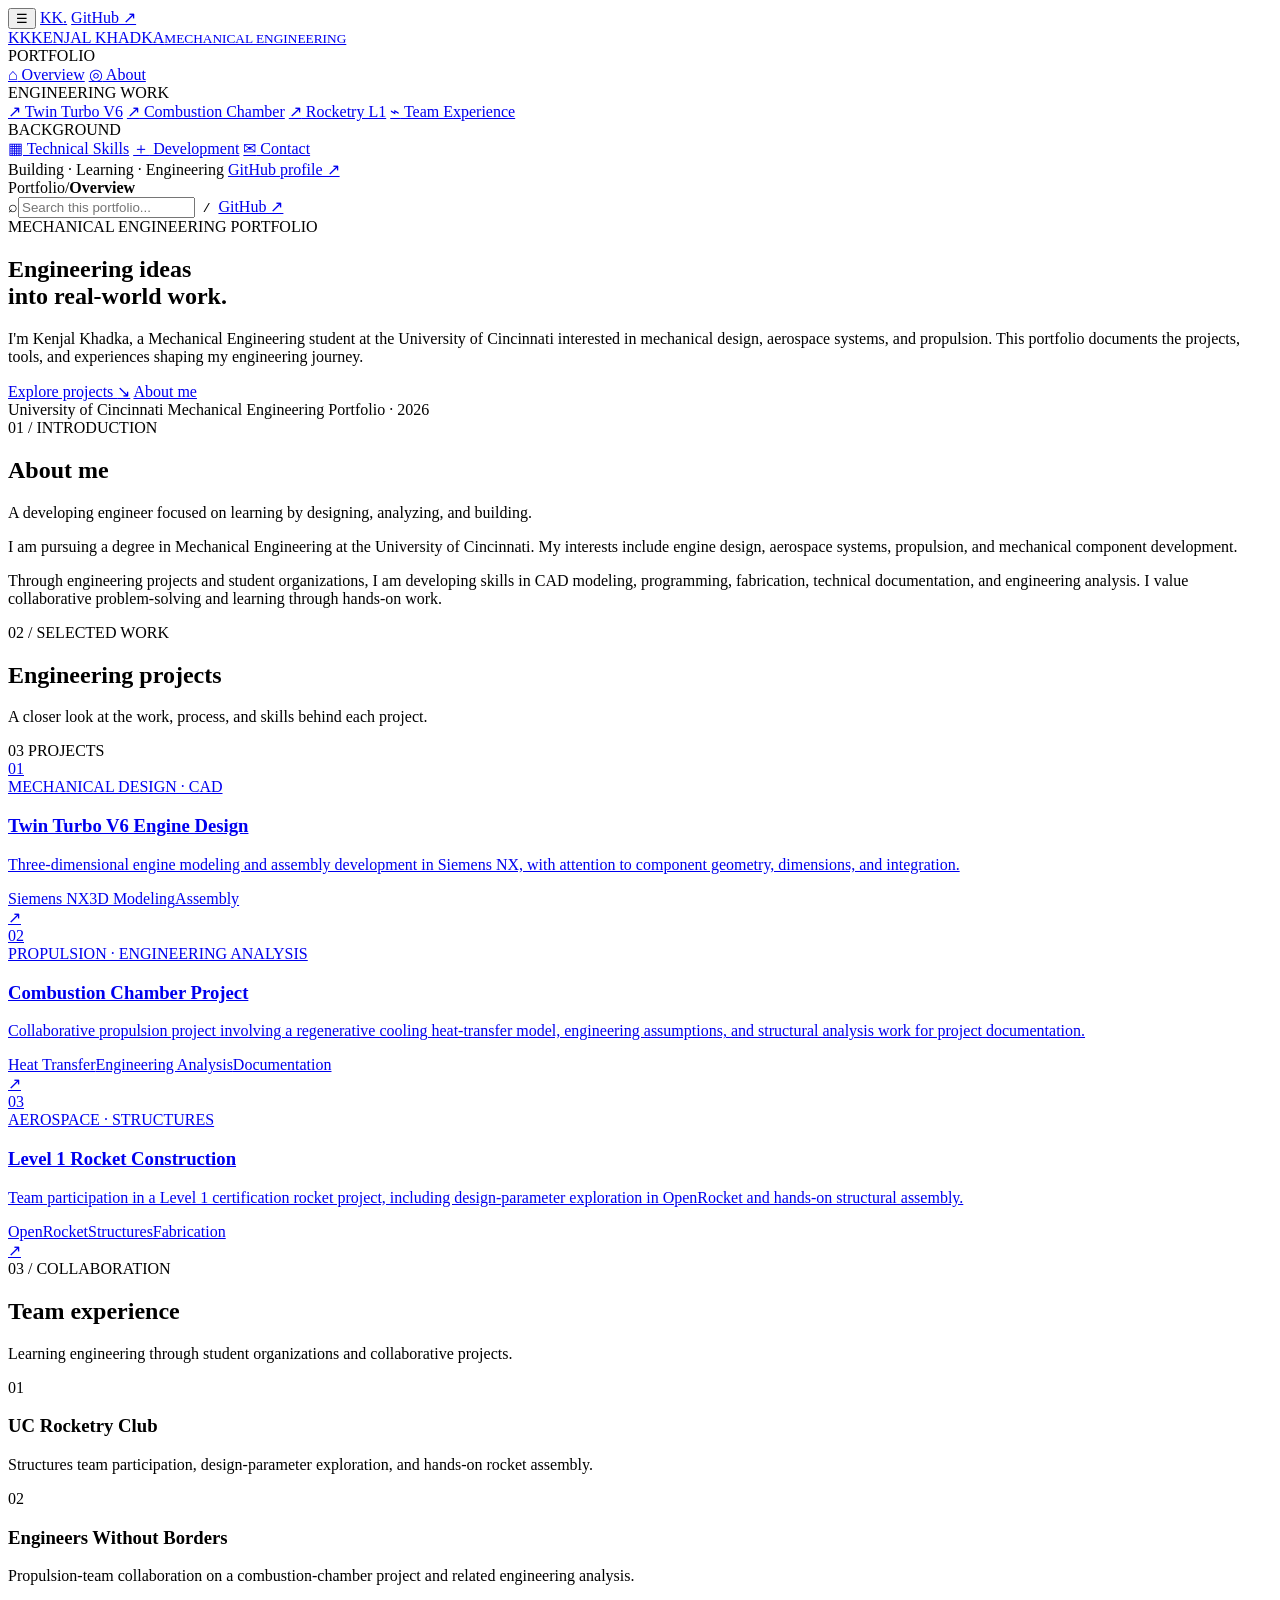
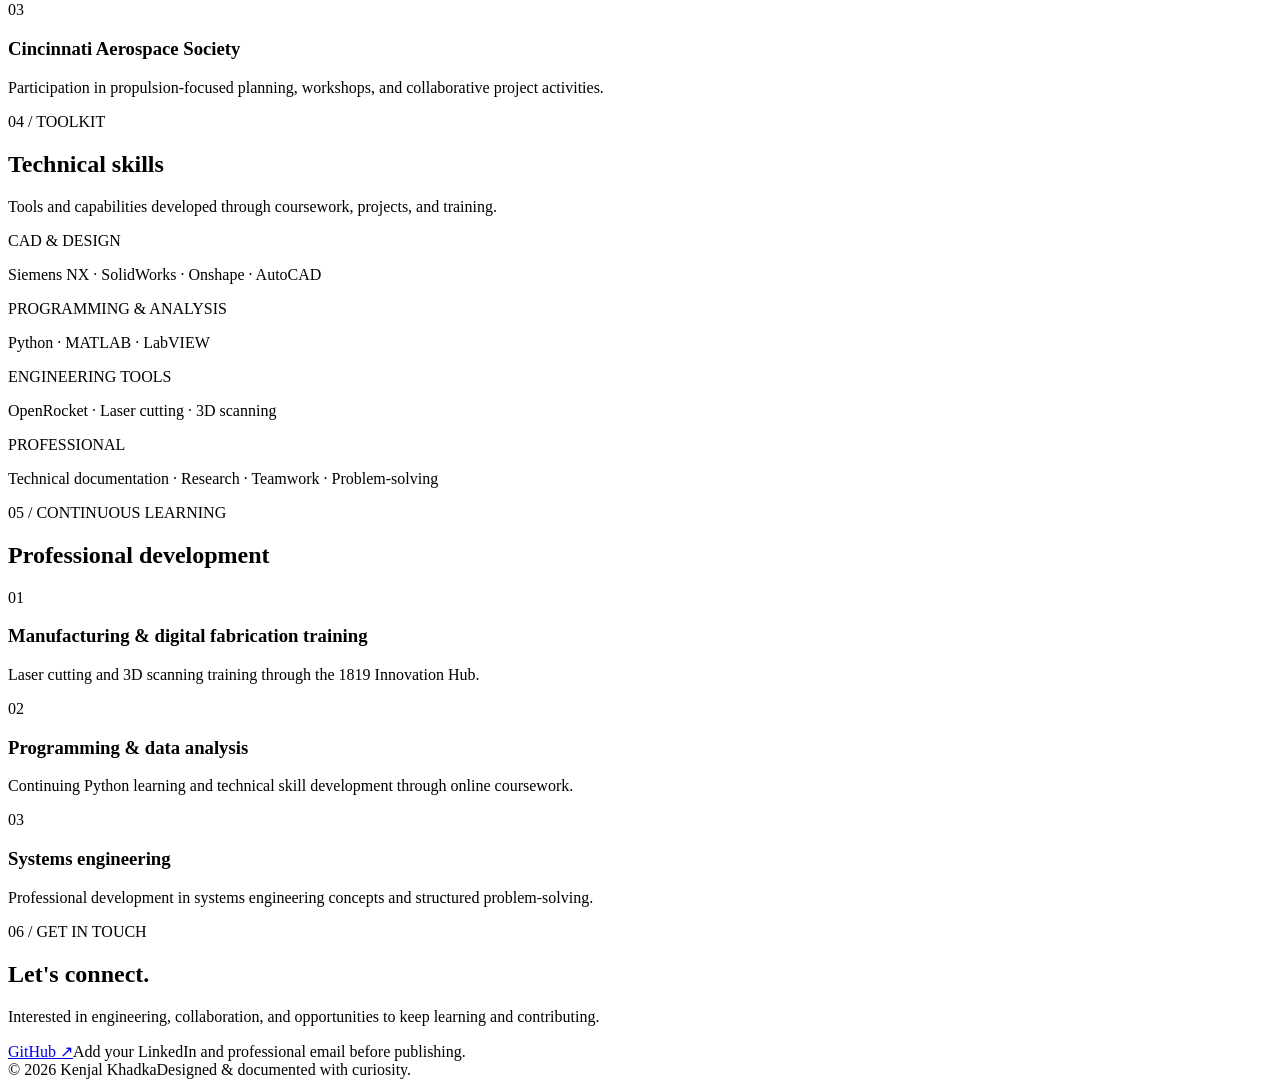
==== commit 50561d97: "Update about section in index.html Removed the phrase 'Originally from Nepal' from the about section" ====
--- a/index.html
+++ b/index.html
@@ -74,7 +74,7 @@
           <div><h2>About me</h2><p class="section-subtitle">A developing engineer focused on learning by designing, analyzing, and building.</p></div>
         </div>
         <div class="about-panel">
-          <p>Originally from Nepal, I am pursuing a degree in Mechanical Engineering at the University of Cincinnati. My interests include engine design, aerospace systems, propulsion, and mechanical component development.</p>
+          <p>I am pursuing a degree in Mechanical Engineering at the University of Cincinnati. My interests include engine design, aerospace systems, propulsion, and mechanical component development.</p>
           <p>Through engineering projects and student organizations, I am developing skills in CAD modeling, programming, fabrication, technical documentation, and engineering analysis. I value collaborative problem-solving and learning through hands-on work.</p>
         </div>
       </section>
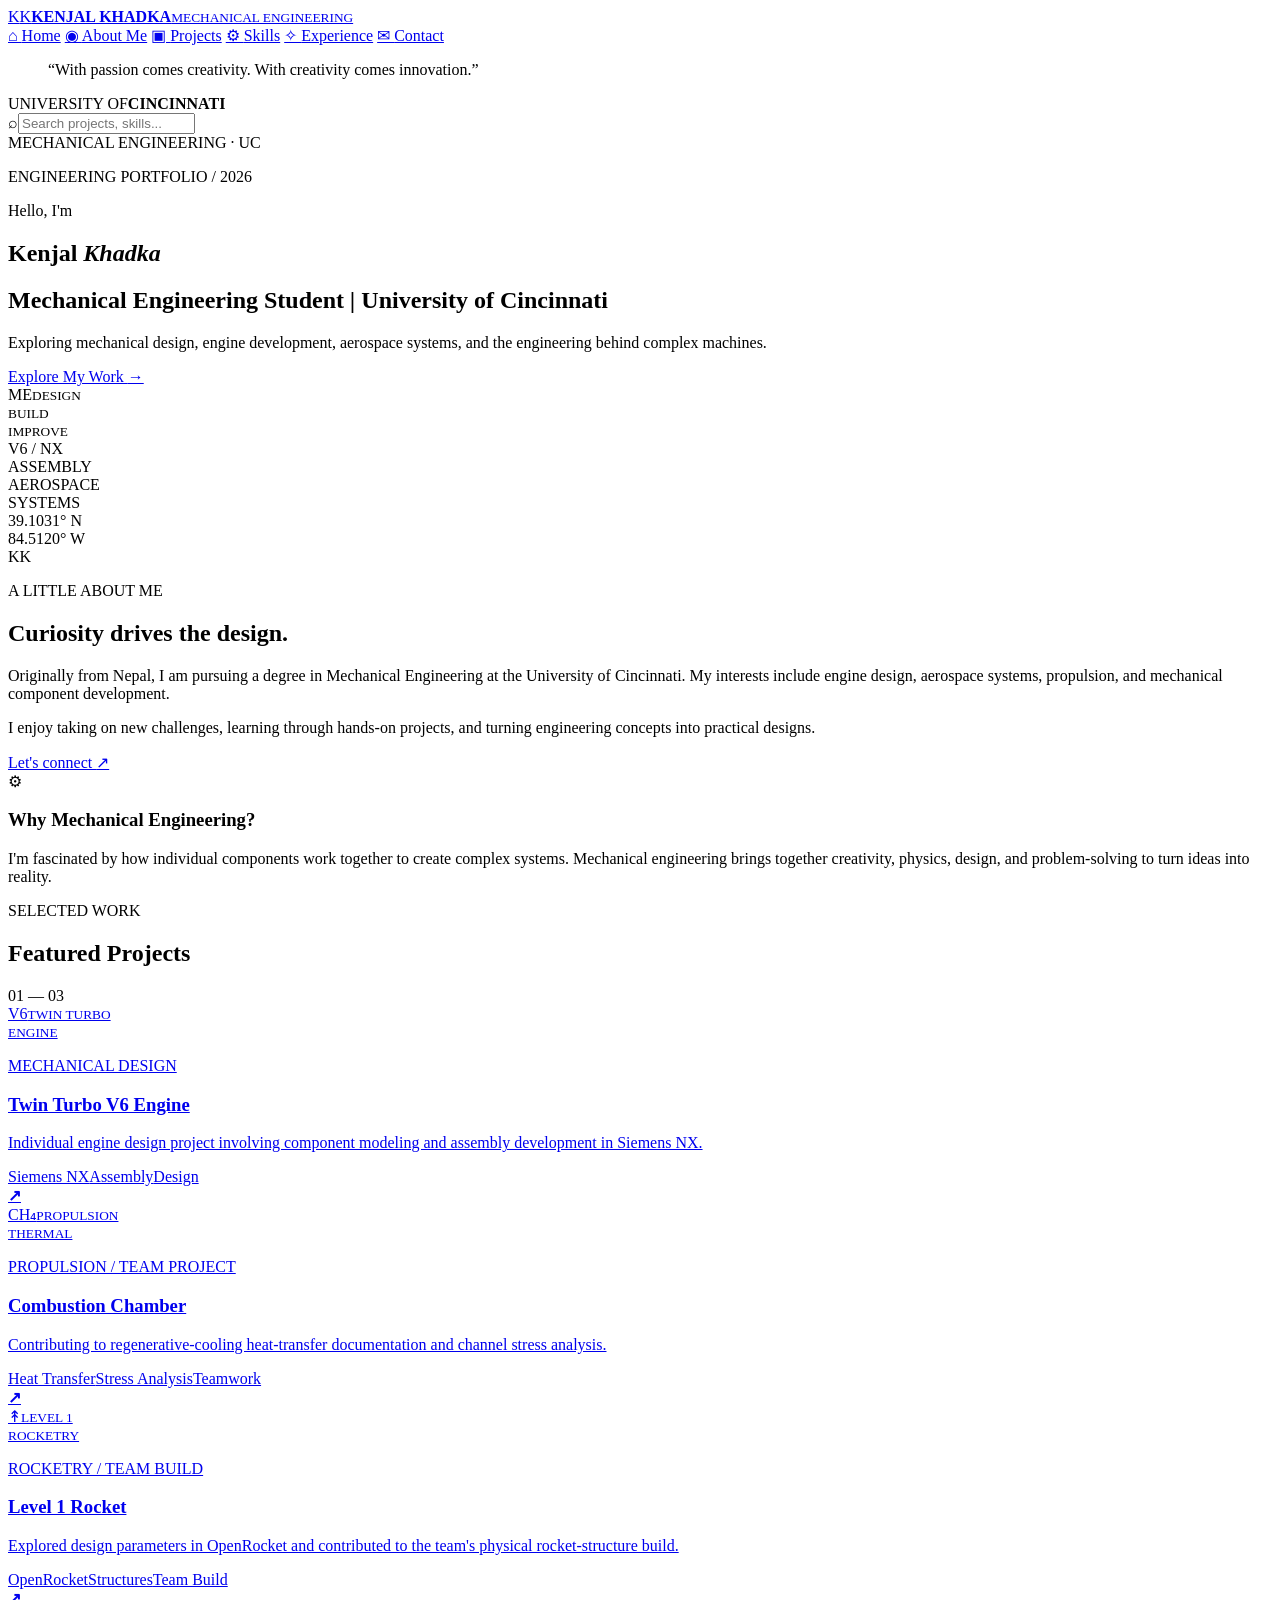
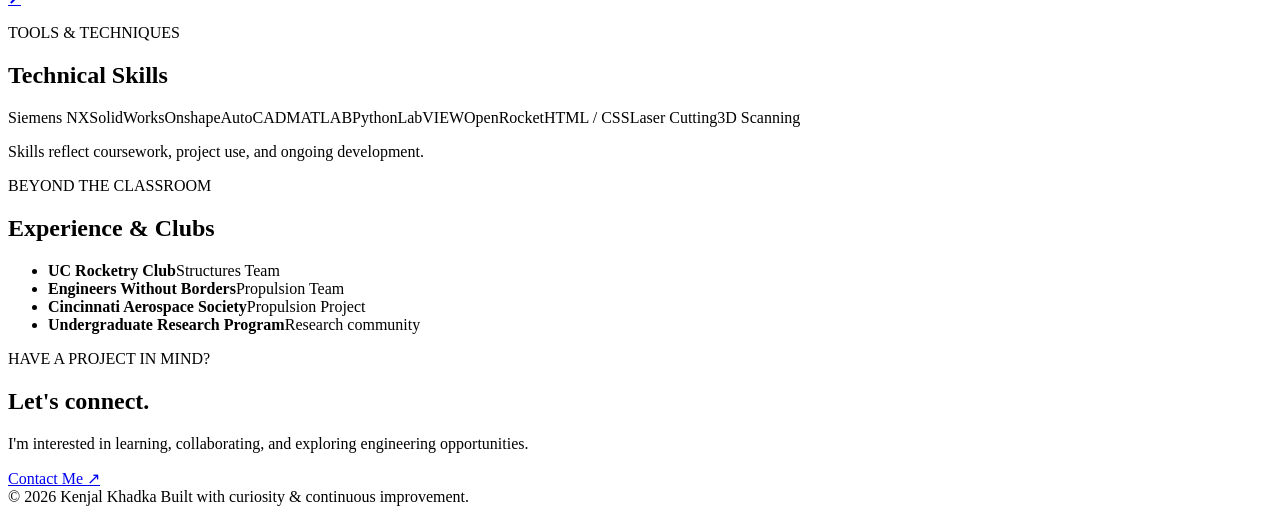
==== commit 61c08f76: "Add files via upload" ====
--- a/index.html
+++ b/index.html
@@ -3,149 +3,100 @@
 <head>
   <meta charset="UTF-8">
   <meta name="viewport" content="width=device-width, initial-scale=1.0">
-  <meta name="description" content="Kenjal Khadka's mechanical engineering portfolio, featuring CAD design, propulsion-related projects, rocketry, and technical development.">
-  <title>Kenjal Khadka | Engineering Portfolio</title>
-  <link rel="preconnect" href="https://fonts.googleapis.com">
-  <link rel="preconnect" href="https://fonts.gstatic.com" crossorigin>
-  <link href="https://fonts.googleapis.com/css2?family=DM+Mono:wght@400;500&family=Inter:wght@400;500;600;700&display=swap" rel="stylesheet">
+  <meta name="description" content="Kenjal Khadka — Mechanical Engineering student at the University of Cincinnati.">
+  <title>Kenjal Khadka | Mechanical Engineering Portfolio</title>
   <link rel="stylesheet" href="css/style.css">
   <script src="js/main.js" defer></script>
 </head>
 <body>
-  <div class="mobile-bar">
-    <button class="icon-button" id="menu-toggle" aria-label="Open navigation" aria-expanded="false">☰</button>
-    <a class="mobile-brand" href="index.html">KK<span>.</span></a>
-    <a class="mobile-github" href="https://github.com/Kenjalkhadka" target="_blank" rel="noopener">GitHub ↗</a>
-  </div>
-
-  <aside class="sidebar" id="sidebar">
-    <a class="brand" href="index.html"><span class="brand-mark">KK</span><span>KENJAL KHADKA<small>MECHANICAL ENGINEERING</small></span></a>
-    <div class="sidebar-rule"></div>
-    <div class="sidebar-label">PORTFOLIO</div>
-    <nav class="side-nav" aria-label="Main navigation">
-      <a class="nav-link active" href="index.html"><span>⌂</span> Overview</a>
-      <a class="nav-link" href="#about"><span>◎</span> About</a>
-      <div class="nav-heading">ENGINEERING WORK</div>
-      <a class="nav-link" href="projects/twin-turbo-v6.html"><span>↗</span> Twin Turbo V6</a>
-      <a class="nav-link" href="projects/combustion-chamber.html"><span>↗</span> Combustion Chamber</a>
-      <a class="nav-link" href="projects/rocketry.html"><span>↗</span> Rocketry L1</a>
-      <a class="nav-link" href="#experience"><span>⌁</span> Team Experience</a>
-      <div class="nav-heading">BACKGROUND</div>
-      <a class="nav-link" href="#skills"><span>▦</span> Technical Skills</a>
-      <a class="nav-link" href="#development"><span>＋</span> Development</a>
-      <a class="nav-link" href="#contact"><span>✉</span> Contact</a>
+  <aside class="sidebar">
+    <a class="brand" href="#home"><span class="brand-mark">K<span>K</span></span><strong>KENJAL KHADKA</strong><small>MECHANICAL ENGINEERING</small></a>
+    <nav aria-label="Main navigation">
+      <a class="nav-link active" href="#home">⌂ <span>Home</span></a>
+      <a class="nav-link" href="#about">◉ <span>About Me</span></a>
+      <a class="nav-link" href="#projects">▣ <span>Projects</span></a>
+      <a class="nav-link" href="#skills">⚙ <span>Skills</span></a>
+      <a class="nav-link" href="#experience">✧ <span>Experience</span></a>
+      <a class="nav-link" href="#contact">✉ <span>Contact</span></a>
     </nav>
-    <div class="sidebar-bottom">
-      <span class="availability-dot"></span>
-      <span>Building · Learning · Engineering</span>
-      <a href="https://github.com/Kenjalkhadka" target="_blank" rel="noopener">GitHub profile ↗</a>
-    </div>
+    <blockquote>“With passion comes creativity. With creativity comes innovation.”</blockquote>
+    <div class="side-bottom"><span>UNIVERSITY OF</span><b>CINCINNATI</b></div>
   </aside>
 
-  <main class="main-content">
+  <main class="main-content" id="home">
     <header class="topbar">
-      <div class="breadcrumbs"><span>Portfolio</span><span class="crumb-slash">/</span><strong>Overview</strong></div>
-      <div class="topbar-actions">
-        <label class="search-wrap" for="site-search"><span>⌕</span><input id="site-search" type="search" placeholder="Search this portfolio..." autocomplete="off"><kbd> / </kbd></label>
-        <a class="top-link" href="https://github.com/Kenjalkhadka" target="_blank" rel="noopener">GitHub ↗</a>
-      </div>
-      <div class="search-results" id="search-results" hidden></div>
+      <div class="search-wrap"><span>⌕</span><input id="siteSearch" type="search" placeholder="Search projects, skills..." aria-label="Search portfolio"></div>
+      <span class="top-label">MECHANICAL ENGINEERING · UC</span>
     </header>
 
-    <div class="page-wrap">
-      <section class="hero" id="overview">
-        <div class="eyebrow"><span class="eyebrow-line"></span> MECHANICAL ENGINEERING PORTFOLIO</div>
-        <h1>Engineering ideas<br>into <span>real-world work.</span></h1>
-        <p class="hero-copy">I'm Kenjal Khadka, a Mechanical Engineering student at the University of Cincinnati interested in mechanical design, aerospace systems, and propulsion. This portfolio documents the projects, tools, and experiences shaping my engineering journey.</p>
-        <div class="hero-actions">
-          <a class="button button-primary" href="#projects">Explore projects <span>↘</span></a>
-          <a class="button button-secondary" href="#about">About me</a>
-        </div>
-        <div class="hero-meta">
-          <span><i></i> University of Cincinnati</span>
-          <span>Mechanical Engineering</span>
-          <span>Portfolio · 2026</span>
-        </div>
-      </section>
+    <section class="hero">
+      <div class="hero-copy">
+        <p class="eyebrow">ENGINEERING PORTFOLIO / 2026</p>
+        <p class="hello">Hello, I'm</p>
+        <h1>Kenjal <em>Khadka</em></h1>
+        <h2>Mechanical Engineering Student <i>|</i> University of Cincinnati</h2>
+        <div class="accent-line"></div>
+        <p class="hero-description">Exploring mechanical design, engine development, aerospace systems, and the engineering behind complex machines.</p>
+        <a class="button button-primary" href="#projects">Explore My Work <span>→</span></a>
+      </div>
+      <div class="hero-art" aria-label="Abstract technical illustration">
+        <div class="orbit orbit-one"></div><div class="orbit orbit-two"></div>
+        <div class="engine-core"><span>ME</span><small>DESIGN<br>BUILD<br>IMPROVE</small></div>
+        <div class="blueprint blueprint-a">V6 / NX<br>ASSEMBLY</div>
+        <div class="blueprint blueprint-b">AEROSPACE<br>SYSTEMS</div>
+        <div class="coordinate">39.1031° N<br>84.5120° W</div>
+      </div>
+    </section>
 
-      <section class="content-section" id="about">
-        <div class="section-kicker">01 / INTRODUCTION</div>
-        <div class="section-heading-row">
-          <div><h2>About me</h2><p class="section-subtitle">A developing engineer focused on learning by designing, analyzing, and building.</p></div>
-        </div>
-        <div class="about-panel">
-          <p>I am pursuing a degree in Mechanical Engineering at the University of Cincinnati. My interests include engine design, aerospace systems, propulsion, and mechanical component development.</p>
-          <p>Through engineering projects and student organizations, I am developing skills in CAD modeling, programming, fabrication, technical documentation, and engineering analysis. I value collaborative problem-solving and learning through hands-on work.</p>
-        </div>
-      </section>
+    <section class="intro-panel" id="about">
+      <div class="intro-symbol">KK</div>
+      <div class="intro-text"><p class="eyebrow">A LITTLE ABOUT ME</p><h2>Curiosity drives the design.</h2>
+        <p>Originally from Nepal, I am pursuing a degree in Mechanical Engineering at the University of Cincinnati. My interests include engine design, aerospace systems, propulsion, and mechanical component development.</p>
+        <p>I enjoy taking on new challenges, learning through hands-on projects, and turning engineering concepts into practical designs.</p>
+        <a class="text-link" href="mailto:">Let's connect <span>↗</span></a>
+      </div>
+      <div class="why-panel"><div class="gear">⚙</div><h3>Why Mechanical Engineering?</h3>
+        <p>I'm fascinated by how individual components work together to create complex systems. Mechanical engineering brings together creativity, physics, design, and problem-solving to turn ideas into reality.</p>
+      </div>
+    </section>
 
-      <section class="content-section" id="projects">
-        <div class="section-kicker">02 / SELECTED WORK</div>
-        <div class="section-heading-row">
-          <div><h2>Engineering projects</h2><p class="section-subtitle">A closer look at the work, process, and skills behind each project.</p></div>
-          <span class="section-count">03 PROJECTS</span>
-        </div>
-        <div class="project-list">
-          <a class="project-row" href="projects/twin-turbo-v6.html">
-            <div class="project-number">01</div>
-            <div class="project-info"><div class="project-type">MECHANICAL DESIGN · CAD</div><h3>Twin Turbo V6 Engine Design</h3><p>Three-dimensional engine modeling and assembly development in Siemens NX, with attention to component geometry, dimensions, and integration.</p><div class="tag-list"><span>Siemens NX</span><span>3D Modeling</span><span>Assembly</span></div></div>
-            <div class="project-arrow">↗</div>
-          </a>
-          <a class="project-row" href="projects/combustion-chamber.html">
-            <div class="project-number">02</div>
-            <div class="project-info"><div class="project-type">PROPULSION · ENGINEERING ANALYSIS</div><h3>Combustion Chamber Project</h3><p>Collaborative propulsion project involving a regenerative cooling heat-transfer model, engineering assumptions, and structural analysis work for project documentation.</p><div class="tag-list"><span>Heat Transfer</span><span>Engineering Analysis</span><span>Documentation</span></div></div>
-            <div class="project-arrow">↗</div>
-          </a>
-          <a class="project-row" href="projects/rocketry.html">
-            <div class="project-number">03</div>
-            <div class="project-info"><div class="project-type">AEROSPACE · STRUCTURES</div><h3>Level 1 Rocket Construction</h3><p>Team participation in a Level 1 certification rocket project, including design-parameter exploration in OpenRocket and hands-on structural assembly.</p><div class="tag-list"><span>OpenRocket</span><span>Structures</span><span>Fabrication</span></div></div>
-            <div class="project-arrow">↗</div>
-          </a>
-        </div>
-      </section>
+    <section class="section" id="projects">
+      <div class="section-heading"><div><p class="eyebrow">SELECTED WORK</p><h2>Featured Projects</h2></div><span class="section-index">01 — 03</span></div>
+      <div class="project-grid">
+        <a class="project-card searchable" href="projects/twin-turbo-v6.html" data-search="twin turbo v6 engine siemens nx cad assembly mechanical design">
+          <div class="project-visual visual-engine"><span>V6</span><small>TWIN TURBO<br>ENGINE</small></div>
+          <div class="project-info"><p class="card-kicker">MECHANICAL DESIGN</p><h3>Twin Turbo V6 Engine</h3><p>Individual engine design project involving component modeling and assembly development in Siemens NX.</p><div class="tags"><span>Siemens NX</span><span>Assembly</span><span>Design</span></div><b class="card-arrow">↗</b></div>
+        </a>
+        <a class="project-card searchable" href="projects/combustion-chamber.html" data-search="combustion chamber methane oxygen CH4 LOX regenerative cooling heat transfer stress analysis EWB CAS">
+          <div class="project-visual visual-chamber"><span>CH₄</span><small>PROPULSION<br>THERMAL</small></div>
+          <div class="project-info"><p class="card-kicker">PROPULSION / TEAM PROJECT</p><h3>Combustion Chamber</h3><p>Contributing to regenerative-cooling heat-transfer documentation and channel stress analysis.</p><div class="tags"><span>Heat Transfer</span><span>Stress Analysis</span><span>Teamwork</span></div><b class="card-arrow">↗</b></div>
+        </a>
+        <a class="project-card searchable" href="projects/rocketry.html" data-search="level 1 rocket UC rocketry club OpenRocket structures nose cone inner body tube">
+          <div class="project-visual visual-rocket"><span>↟</span><small>LEVEL 1<br>ROCKETRY</small></div>
+          <div class="project-info"><p class="card-kicker">ROCKETRY / TEAM BUILD</p><h3>Level 1 Rocket</h3><p>Explored design parameters in OpenRocket and contributed to the team's physical rocket-structure build.</p><div class="tags"><span>OpenRocket</span><span>Structures</span><span>Team Build</span></div><b class="card-arrow">↗</b></div>
+        </a>
+      </div>
+      <p class="search-empty" id="searchEmpty" hidden>No matching projects or skills found. Try another search.</p>
+    </section>
 
-      <section class="content-section" id="experience">
-        <div class="section-kicker">03 / COLLABORATION</div>
-        <h2>Team experience</h2>
-        <p class="section-subtitle">Learning engineering through student organizations and collaborative projects.</p>
-        <div class="experience-grid">
-          <article class="small-panel"><div class="panel-index">01</div><h3>UC Rocketry Club</h3><p>Structures team participation, design-parameter exploration, and hands-on rocket assembly.</p></article>
-          <article class="small-panel"><div class="panel-index">02</div><h3>Engineers Without Borders</h3><p>Propulsion-team collaboration on a combustion-chamber project and related engineering analysis.</p></article>
-          <article class="small-panel"><div class="panel-index">03</div><h3>Cincinnati Aerospace Society</h3><p>Participation in propulsion-focused planning, workshops, and collaborative project activities.</p></article>
-        </div>
-      </section>
-
-      <section class="content-section" id="skills">
-        <div class="section-kicker">04 / TOOLKIT</div>
-        <h2>Technical skills</h2>
-        <p class="section-subtitle">Tools and capabilities developed through coursework, projects, and training.</p>
-        <div class="skills-table">
-          <div><span>CAD & DESIGN</span><p>Siemens NX · SolidWorks · Onshape · AutoCAD</p></div>
-          <div><span>PROGRAMMING & ANALYSIS</span><p>Python · MATLAB · LabVIEW</p></div>
-          <div><span>ENGINEERING TOOLS</span><p>OpenRocket · Laser cutting · 3D scanning</p></div>
-          <div><span>PROFESSIONAL</span><p>Technical documentation · Research · Teamwork · Problem-solving</p></div>
-        </div>
-      </section>
-
-      <section class="content-section" id="development">
-        <div class="section-kicker">05 / CONTINUOUS LEARNING</div>
-        <h2>Professional development</h2>
-        <div class="development-panel">
-          <div><span class="development-icon">01</span><div><h3>Manufacturing & digital fabrication training</h3><p>Laser cutting and 3D scanning training through the 1819 Innovation Hub.</p></div></div>
-          <div><span class="development-icon">02</span><div><h3>Programming & data analysis</h3><p>Continuing Python learning and technical skill development through online coursework.</p></div></div>
-          <div><span class="development-icon">03</span><div><h3>Systems engineering</h3><p>Professional development in systems engineering concepts and structured problem-solving.</p></div></div>
-        </div>
-      </section>
-
-      <section class="contact-section" id="contact">
-        <div class="section-kicker">06 / GET IN TOUCH</div>
-        <h2>Let's connect.</h2>
-        <p>Interested in engineering, collaboration, and opportunities to keep learning and contributing.</p>
-        <div class="contact-links"><a href="https://github.com/Kenjalkhadka" target="_blank" rel="noopener">GitHub ↗</a><span class="contact-note">Add your LinkedIn and professional email before publishing.</span></div>
-      </section>
-
-      <footer><span>© 2026 Kenjal Khadka</span><span>Designed & documented with curiosity.</span></footer>
-    </div>
+    <section class="lower-grid">
+      <div class="info-panel searchable" id="skills" data-search="skills siemens nx solidworks onshape autocad matlab labview python html openrocket laser cutting 3d scanning">
+        <p class="eyebrow">TOOLS & TECHNIQUES</p><h2>Technical Skills</h2>
+        <div class="skill-list"><span>Siemens NX</span><span>SolidWorks</span><span>Onshape</span><span>AutoCAD</span><span>MATLAB</span><span>Python</span><span>LabVIEW</span><span>OpenRocket</span><span>HTML / CSS</span><span>Laser Cutting</span><span>3D Scanning</span></div>
+        <p class="fine-print">Skills reflect coursework, project use, and ongoing development.</p>
+      </div>
+      <div class="info-panel searchable" id="experience" data-search="experience clubs UC Rocketry Engineers Without Borders Cincinnati Aerospace Society URP">
+        <p class="eyebrow">BEYOND THE CLASSROOM</p><h2>Experience & Clubs</h2>
+        <ul class="experience-list">
+          <li><b>UC Rocketry Club</b><span>Structures Team</span></li>
+          <li><b>Engineers Without Borders</b><span>Propulsion Team</span></li>
+          <li><b>Cincinnati Aerospace Society</b><span>Propulsion Project</span></li>
+          <li><b>Undergraduate Research Program</b><span>Research community</span></li>
+        </ul>
+      </div>
+      <div class="info-panel contact-panel" id="contact"><p class="eyebrow">HAVE A PROJECT IN MIND?</p><h2>Let's connect.</h2><p>I'm interested in learning, collaborating, and exploring engineering opportunities.</p><a class="button button-outline" href="mailto:">Contact Me <span>↗</span></a></div>
+    </section>
+    <footer>© 2026 Kenjal Khadka <span>Built with curiosity & continuous improvement.</span></footer>
   </main>
 </body>
-</html>
+</html>
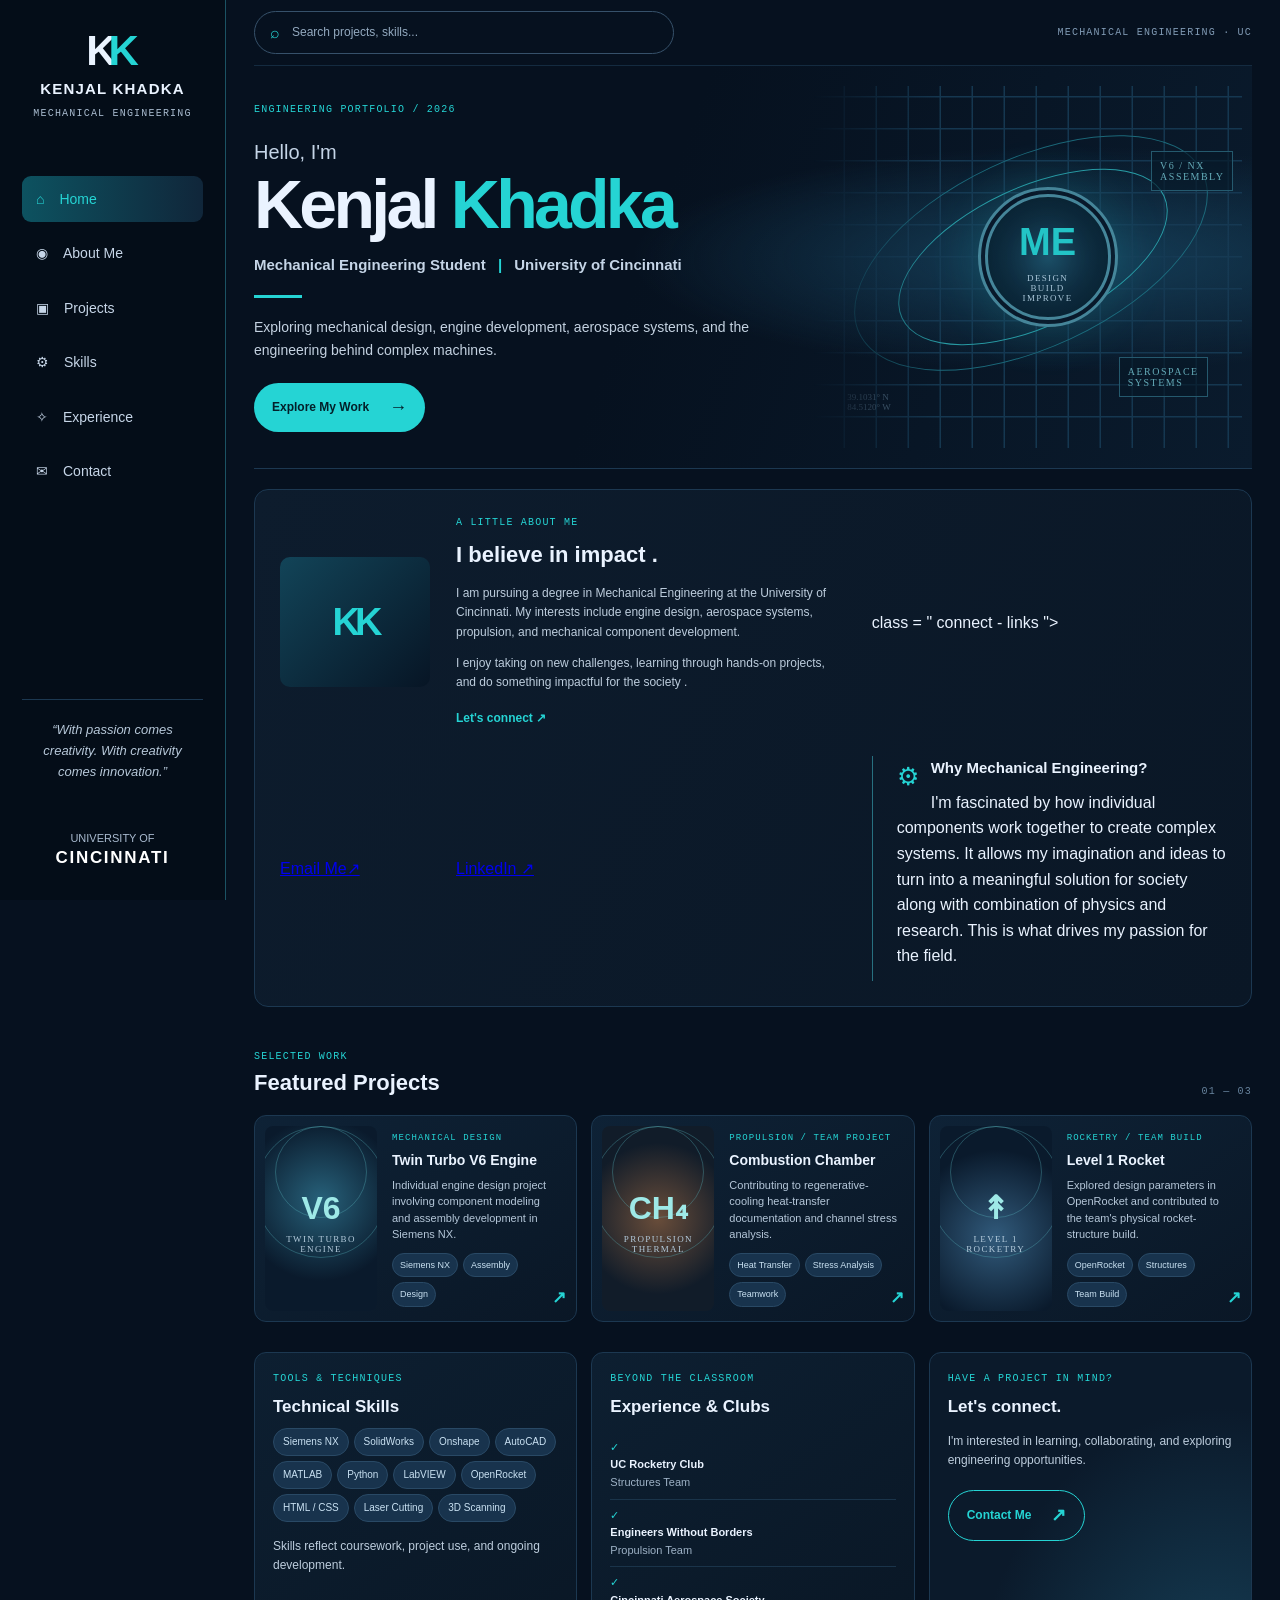
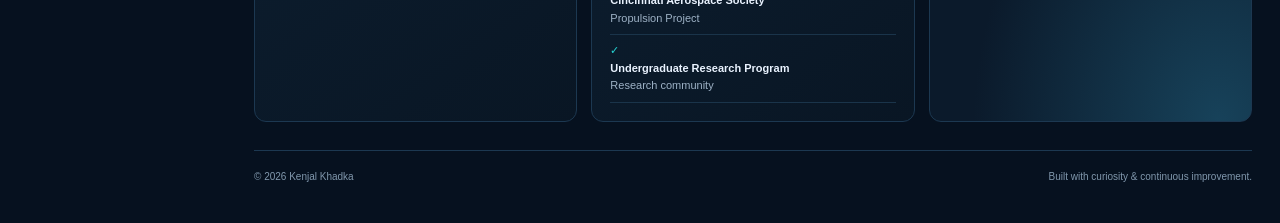
==== commit c5c2b408: "Revise title and enhance introduction content Updated the title and modified the introduction sectio" ====
--- a/index.html
+++ b/index.html
@@ -4,7 +4,7 @@
   <meta charset="UTF-8">
   <meta name="viewport" content="width=device-width, initial-scale=1.0">
   <meta name="description" content="Kenjal Khadka — Mechanical Engineering student at the University of Cincinnati.">
-  <title>Kenjal Khadka | Mechanical Engineering Portfolio</title>
+  <title>Kenjal Khadka |  Engineering Portfolio</title>
   <link rel="stylesheet" href="css/style.css">
   <script src="js/main.js" defer></script>
 </head>
@@ -50,13 +50,23 @@
 
     <section class="intro-panel" id="about">
       <div class="intro-symbol">KK</div>
-      <div class="intro-text"><p class="eyebrow">A LITTLE ABOUT ME</p><h2>Curiosity drives the design.</h2>
-        <p>Originally from Nepal, I am pursuing a degree in Mechanical Engineering at the University of Cincinnati. My interests include engine design, aerospace systems, propulsion, and mechanical component development.</p>
-        <p>I enjoy taking on new challenges, learning through hands-on projects, and turning engineering concepts into practical designs.</p>
+      <div class="intro-text"><p class="eyebrow">A LITTLE ABOUT ME</p><h2> I believe in impact .</h2>
+        <p> I am pursuing a degree in Mechanical Engineering at the University of Cincinnati. My interests include engine design, aerospace systems, propulsion, and mechanical component development.</p>
+        <p>I enjoy taking on new challenges, learning through hands-on projects, and do something impactful for the society .</p>
         <a class="text-link" href="mailto:">Let's connect <span>↗</span></a>
-      </div>
+      </div> class = " connect - links ">
+          <a href = "mailto:khadkakl@uc.mail.edu">
+            Email Me↗
+          </a>
+          <a href = "https://www.linkedin.com/in/khadkakl63/" target = "_blank" rel="nonopener noreferrer">
+        LinkedIn ↗
+         </a>
+         </div>
       <div class="why-panel"><div class="gear">⚙</div><h3>Why Mechanical Engineering?</h3>
-        <p>I'm fascinated by how individual components work together to create complex systems. Mechanical engineering brings together creativity, physics, design, and problem-solving to turn ideas into reality.</p>
+        I'm fascinated by how individual components work together to create complex systems. It allows my imagination and ideas 
+        to turn into a meaningful solution for society along with combination of physics and research. This is what drives
+        my passion for the field.
+        <p></p>
       </div>
     </section>
 
@@ -99,4 +109,4 @@
     <footer>© 2026 Kenjal Khadka <span>Built with curiosity & continuous improvement.</span></footer>
   </main>
 </body>
-</html>+</html>
--- a/css/style.css
+++ b/css/style.css
@@ -0,0 +1,5 @@
+@import url('https://fonts.googleapis.com/css2?family=DM+Mono:wght@400;500&family=Manrope:wght@400;500;600;700;800&display=swap');
+:root{--bg:#06111f;--panel:#0b1a2b;--panel2:#0e2033;--line:#1c3851;--text:#eaf3ff;--muted:#a9bbcf;--teal:#25d4d4;--teal2:#74f1e8}
+*{box-sizing:border-box}html{scroll-behavior:smooth;scroll-padding-top:30px}body{margin:0;background:var(--bg);color:var(--text);font-family:Manrope,Arial,sans-serif;line-height:1.6}.sidebar{position:fixed;inset:0 auto 0 0;width:226px;padding:30px 22px;background:#040d18;border-right:1px solid #1b5263;display:flex;flex-direction:column;z-index:5}.brand{color:var(--text);text-decoration:none;text-align:center;display:grid;justify-items:center;gap:5px;margin-bottom:54px}.brand-mark{font-size:42px;font-weight:800;line-height:1;letter-spacing:-8px;padding-right:8px}.brand-mark span{color:var(--teal)}.brand strong{font-size:15px;letter-spacing:.08em}.brand small,.eyebrow,.card-kicker,.section-index,.top-label{font-family:'DM Mono',monospace;letter-spacing:.12em;font-size:10px;color:var(--teal)}.brand small{color:var(--muted)}nav{display:grid;gap:8px}.nav-link{padding:12px 14px;border-radius:9px;color:#c7d6e8;text-decoration:none;display:flex;gap:15px;align-items:center;font-size:14px}.nav-link:first-letter{color:var(--teal)}.nav-link:hover,.nav-link.active{background:linear-gradient(90deg,#0d5260,#10263a);color:var(--teal)}.sidebar blockquote{margin:auto 0 28px;padding:20px 6px;color:#b7c8d9;text-align:center;font-style:italic;font-size:13px;border-top:1px solid var(--line)}.side-bottom{text-align:center;color:#aabbd0;font-size:11px;line-height:1.4}.side-bottom b{display:block;font-size:17px;letter-spacing:.1em;color:#fff}.main-content{margin-left:226px;padding:0 28px 20px;max-width:1800px}.topbar{height:66px;display:flex;align-items:center;justify-content:space-between;border-bottom:1px solid #142b40}.search-wrap{display:flex;align-items:center;gap:10px;border:1px solid #36516a;border-radius:30px;padding:8px 15px;width:min(420px,60%);color:var(--teal)}.search-wrap input{background:none;border:0;outline:0;color:white;width:100%;font:inherit;font-size:12px}.search-wrap input::placeholder{color:#93a9bf}.top-label{color:#819bb5}.hero{min-height:335px;position:relative;overflow:hidden;display:flex;align-items:center;border-bottom:1px solid var(--line);background:radial-gradient(ellipse at 82% 48%,#153e58 0,transparent 38%),linear-gradient(110deg,#06111f 40%,#0a1b2d)}.hero-copy{position:relative;z-index:2;padding:36px 0;max-width:670px}.hero-copy .eyebrow{margin:0 0 18px}.hello{margin:0;color:#c5d5e7;font-size:20px}.hero h1{font-size:clamp(42px,6vw,68px);line-height:1.08;margin:0;font-weight:800;letter-spacing:-.055em}.hero h1 em{font-style:normal;color:var(--teal)}.hero h2{font-size:15px;font-weight:600;color:#c5d5e7;margin:12px 0}.hero h2 i{font-style:normal;color:var(--teal);padding:0 8px}.accent-line{width:48px;height:3px;background:var(--teal);margin:18px 0}.hero-description{max-width:500px;color:#c4d2e1;font-size:14px}.button{display:inline-flex;align-items:center;gap:20px;padding:10px 18px;border-radius:30px;text-decoration:none;font-size:12px;font-weight:800;margin-top:8px;transition:.2s}.button-primary{background:var(--teal);color:#03202a}.button:hover{transform:translateY(-2px);filter:brightness(1.1)}.button span{font-size:18px}.hero-art{position:absolute;right:1%;top:5%;width:43%;height:90%;opacity:.9;background:repeating-linear-gradient(0deg,transparent 0 30px,#173b55 31px 32px),repeating-linear-gradient(90deg,transparent 0 30px,#173b55 31px 32px);mask-image:linear-gradient(90deg,transparent,#000 30%)}.orbit{position:absolute;border:1px solid #1e7182;border-radius:50%;transform:rotate(-25deg)}.orbit-one{width:380px;height:190px;right:5%;top:20%}.orbit-two{width:290px;height:140px;right:15%;top:28%;border-color:#2ca8b0}.engine-core{position:absolute;right:29%;top:28%;width:140px;height:140px;border:10px double #4b8fa3;border-radius:50%;display:grid;place-content:center;text-align:center;box-shadow:0 0 55px #1b9aa455,inset 0 0 35px #1b9aa433;background:radial-gradient(circle,#1c526a,#081728 70%)}.engine-core span{font-size:38px;font-weight:800;color:var(--teal)}.engine-core small{font:9px 'DM Mono';letter-spacing:.15em;color:#b9d5e7}.blueprint{position:absolute;font:10px 'DM Mono';color:#6ebac7;letter-spacing:.15em;border:1px solid #286075;padding:8px;background:#061827aa}.blueprint-a{right:2%;top:18%}.blueprint-b{right:8%;bottom:14%}.coordinate{position:absolute;bottom:10%;left:8%;font:9px 'DM Mono';color:#68869e}.intro-panel{display:grid;grid-template-columns:150px 1.1fr 1fr;gap:26px;align-items:center;padding:25px;margin:20px 0;background:linear-gradient(120deg,#0d1c2d,#0a1726);border:1px solid var(--line);border-radius:14px}.intro-symbol{height:130px;border-radius:10px;background:linear-gradient(135deg,#124458,#071525);display:grid;place-items:center;color:var(--teal);font-size:38px;font-weight:800;letter-spacing:-5px}.intro-text h2,.section h2,.info-panel h2{font-size:22px;margin:0 0 8px}.intro-text p:not(.eyebrow),.why-panel p,.info-panel>p:not(.eyebrow){font-size:12px;color:#bdcddd}.intro-text .eyebrow,.info-panel .eyebrow{margin:0 0 6px}.text-link{color:var(--teal);font-size:12px;text-decoration:none;font-weight:800}.why-panel{border-left:1px solid #277080;padding-left:24px;position:relative}.why-panel h3{font-size:15px;margin:0 0 10px}.why-panel .gear{float:left;color:var(--teal);font-size:25px;margin-right:12px}.section{padding:22px 0}.section-heading{display:flex;align-items:end;justify-content:space-between;margin-bottom:15px}.section-heading h2{margin:0}.section-heading .eyebrow{margin:0}.section-index{color:#67839d}.project-grid{display:grid;grid-template-columns:repeat(3,1fr);gap:14px}.project-card{min-width:0;display:grid;grid-template-columns:112px 1fr;gap:15px;padding:10px;border-radius:12px;background:linear-gradient(145deg,#0e2236,#0a1726);border:1px solid var(--line);text-decoration:none;color:var(--text);position:relative;transition:.2s}.project-card:hover{border-color:var(--teal);transform:translateY(-3px)}.project-visual{min-height:145px;border-radius:8px;display:grid;align-content:center;justify-items:center;position:relative;overflow:hidden;background:radial-gradient(circle at 50% 40%,#27617a,#0a1a2c 65%)}.project-visual:before,.project-visual:after{content:"";position:absolute;border:1px solid #5bbac455;border-radius:50%;width:130px;height:130px}.project-visual:after{width:90px;height:90px}.project-visual span{font-size:32px;font-weight:800;color:#9ee9e7;z-index:1}.project-visual small{font:9px 'DM Mono';letter-spacing:.15em;color:#b4cbdc;text-align:center;z-index:1}.visual-chamber{background:radial-gradient(circle,#694d3a,#111c29 70%)}.visual-rocket{background:radial-gradient(circle at 50% 60%,#315a7b,#0a1a2c 70%)}.project-info{padding:5px 5px 4px 0}.card-kicker{font-size:9px;margin:0 0 4px}.project-info h3{font-size:14px;margin:0 0 5px}.project-info>p:not(.card-kicker){font-size:11px;color:#b5c7d9;line-height:1.5;margin:0 0 10px}.tags,.skill-list{display:flex;flex-wrap:wrap;gap:5px}.tags span,.skill-list span{font-size:9px;padding:4px 7px;border-radius:20px;background:#18334d;color:#c9e1f2;border:1px solid #294965}.card-arrow{position:absolute;right:10px;bottom:9px;color:var(--teal);font-size:17px}.lower-grid{display:grid;grid-template-columns:1fr 1fr 1fr;gap:14px;margin:8px 0 28px}.info-panel{padding:18px;border-radius:12px;background:linear-gradient(145deg,#0d1f31,#091624);border:1px solid var(--line);min-width:0}.info-panel h2{font-size:17px}.skill-list span{font-size:10px;padding:5px 9px}.fine-print{font-size:10px;color:#8199af;margin-top:15px}.experience-list{padding:0;margin:12px 0 0;list-style:none}.experience-list li{padding:7px 0;border-bottom:1px solid #1a344a;display:flex;flex-direction:column;font-size:11px}.experience-list li:before{content:"✓";color:var(--teal);float:left}.experience-list span{color:#9eb2c6}.contact-panel{background:radial-gradient(ellipse at 90% 100%,#17425a,#0b1a2b 60%)}.contact-panel .button-outline{border:1px solid var(--teal);color:var(--teal)}footer{border-top:1px solid var(--line);padding:18px 0;color:#8198ad;font-size:10px;display:flex;justify-content:space-between}.search-empty{color:var(--muted);font-size:13px;padding:20px}.detail-hero{padding:60px 0 35px;border-bottom:1px solid var(--line)}.detail-hero h1{font-size:clamp(32px,5vw,52px);margin:5px 0}.detail-hero p{color:var(--muted);max-width:750px}.detail-content{max-width:900px;padding:25px 0}.detail-content h2{font-size:20px}.detail-content p,.detail-content li{font-size:14px;color:#c3d2e1}.back-link{color:var(--teal);text-decoration:none;font-size:12px}
+@media(max-width:1100px){.sidebar{width:190px;padding:24px 15px}.main-content{margin-left:190px;padding:0 20px}.project-grid{grid-template-columns:1fr}.project-card{grid-template-columns:130px 1fr}.lower-grid{grid-template-columns:1fr 1fr}.contact-panel{grid-column:span 2}.intro-panel{grid-template-columns:120px 1fr}.why-panel{grid-column:2;border-left:0;border-top:1px solid var(--line);padding:18px 0 0}}
+@media(max-width:700px){.sidebar{position:static;width:auto;height:auto;padding:12px 16px;border-right:0;border-bottom:1px solid var(--line)}.brand{margin:0;display:flex;justify-content:center;gap:10px}.brand-mark{font-size:28px}.brand small{display:none}nav{display:flex;overflow:auto;justify-content:center;margin-top:12px;gap:4px}.nav-link{padding:8px 10px;font-size:11px;white-space:nowrap}.nav-link span{display:inline}.sidebar blockquote,.side-bottom{display:none}.main-content{margin:0;padding:0 15px}.top-label{display:none}.hero{min-height:360px}.hero-art{width:65%;opacity:.35}.hero-copy{padding:35px 0}.hero h2{font-size:12px}.intro-panel{grid-template-columns:1fr;padding:18px}.intro-symbol{height:75px}.why-panel{grid-column:auto}.project-card{grid-template-columns:95px 1fr}.project-visual{min-height:155px}.lower-grid{grid-template-columns:1fr}.contact-panel{grid-column:auto}footer{gap:8px;flex-direction:column}.search-wrap{width:100%}}
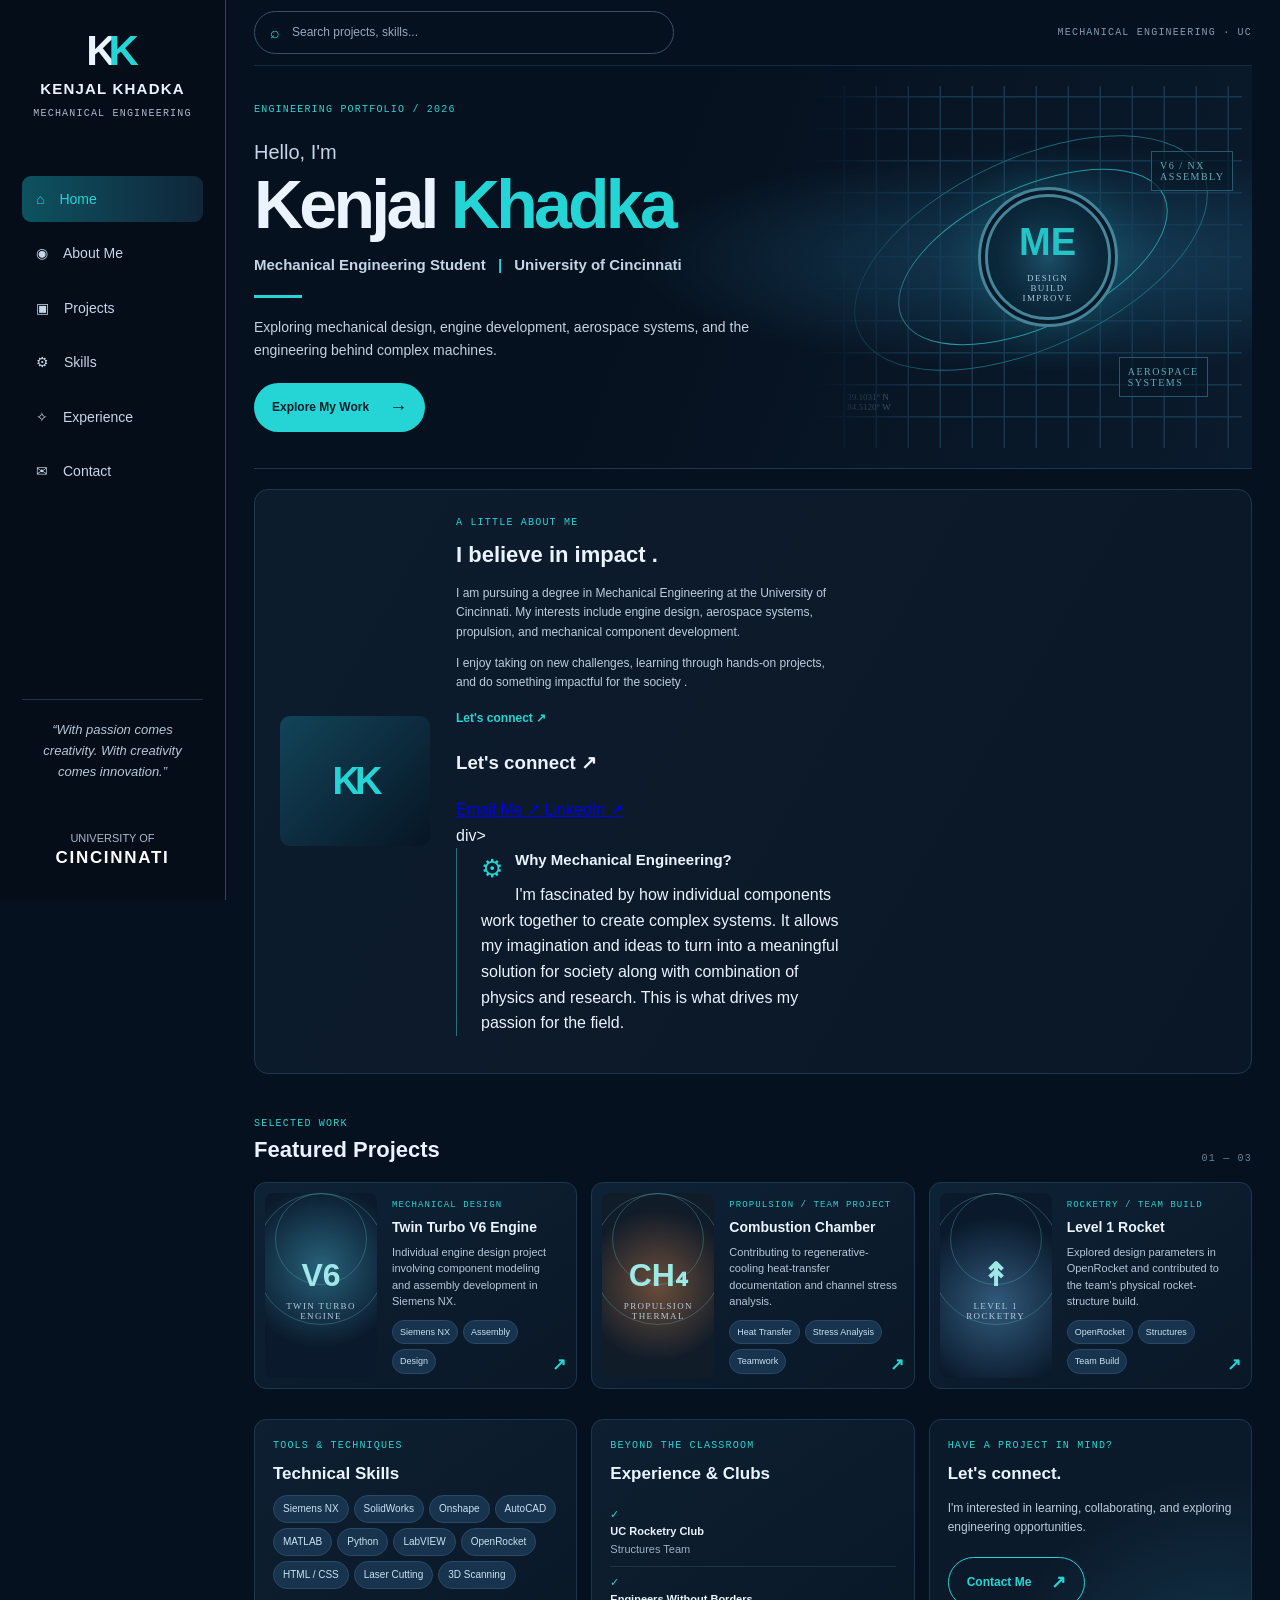
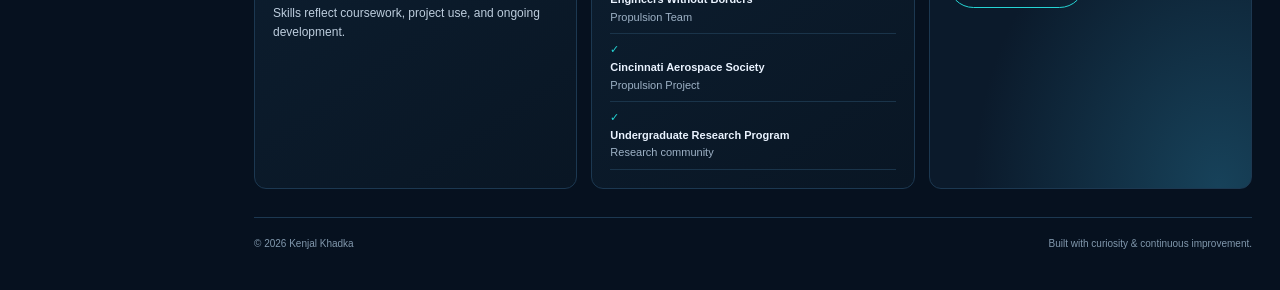
==== commit 8547e853: "Update index.html" ====
--- a/index.html
+++ b/index.html
@@ -54,14 +54,21 @@
         <p> I am pursuing a degree in Mechanical Engineering at the University of Cincinnati. My interests include engine design, aerospace systems, propulsion, and mechanical component development.</p>
         <p>I enjoy taking on new challenges, learning through hands-on projects, and do something impactful for the society .</p>
         <a class="text-link" href="mailto:">Let's connect <span>↗</span></a>
-      </div> class = " connect - links ">
-          <a href = "mailto:khadkakl@uc.mail.edu">
-            Email Me↗
-          </a>
-          <a href = "https://www.linkedin.com/in/khadkakl63/" target = "_blank" rel="nonopener noreferrer">
-        LinkedIn ↗
-         </a>
-         </div>
+        <div class="connect-section">
+    <h3>Let's connect ↗</h3>
+
+    <div class="connect-links">
+        <a href="mailto:khadkakl@uc.mail.edu">
+            Email Me ↗
+        </a>
+        <a href="https://www.linkedin.com/in/khadkakl63/"
+           target="_blank"
+           rel="noopener noreferrer">
+            LinkedIn ↗
+        </a>
+    </div>div>
+   </div>
+      
       <div class="why-panel"><div class="gear">⚙</div><h3>Why Mechanical Engineering?</h3>
         I'm fascinated by how individual components work together to create complex systems. It allows my imagination and ideas 
         to turn into a meaningful solution for society along with combination of physics and research. This is what drives
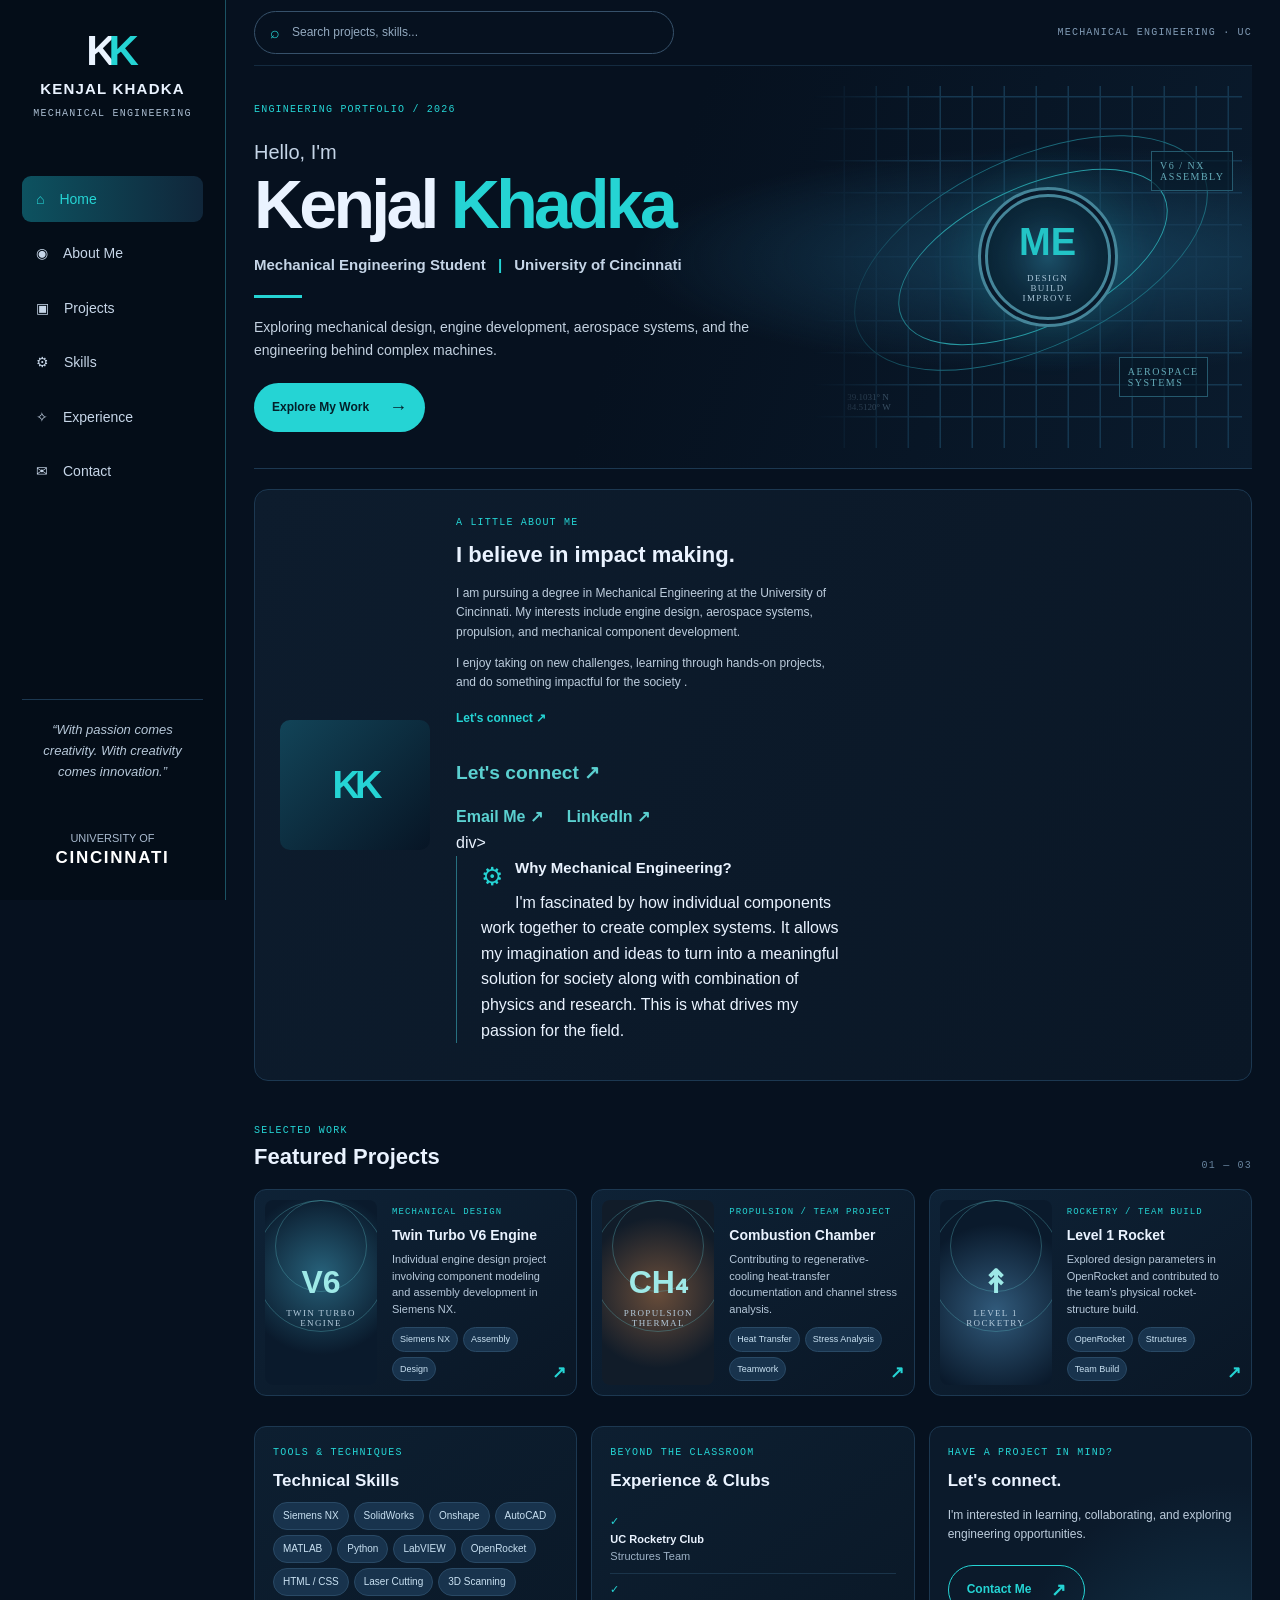
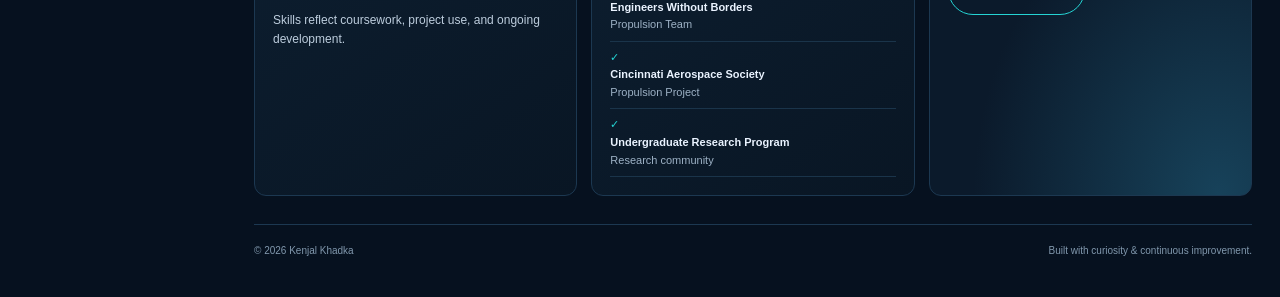
==== commit 1ba91b54: "Update impact statement in about section" ====
--- a/index.html
+++ b/index.html
@@ -50,7 +50,7 @@
 
     <section class="intro-panel" id="about">
       <div class="intro-symbol">KK</div>
-      <div class="intro-text"><p class="eyebrow">A LITTLE ABOUT ME</p><h2> I believe in impact .</h2>
+      <div class="intro-text"><p class="eyebrow">A LITTLE ABOUT ME</p><h2> I believe in impact making.</h2>
         <p> I am pursuing a degree in Mechanical Engineering at the University of Cincinnati. My interests include engine design, aerospace systems, propulsion, and mechanical component development.</p>
         <p>I enjoy taking on new challenges, learning through hands-on projects, and do something impactful for the society .</p>
         <a class="text-link" href="mailto:">Let's connect <span>↗</span></a>
--- a/css/style.css
+++ b/css/style.css
@@ -3,3 +3,31 @@
 *{box-sizing:border-box}html{scroll-behavior:smooth;scroll-padding-top:30px}body{margin:0;background:var(--bg);color:var(--text);font-family:Manrope,Arial,sans-serif;line-height:1.6}.sidebar{position:fixed;inset:0 auto 0 0;width:226px;padding:30px 22px;background:#040d18;border-right:1px solid #1b5263;display:flex;flex-direction:column;z-index:5}.brand{color:var(--text);text-decoration:none;text-align:center;display:grid;justify-items:center;gap:5px;margin-bottom:54px}.brand-mark{font-size:42px;font-weight:800;line-height:1;letter-spacing:-8px;padding-right:8px}.brand-mark span{color:var(--teal)}.brand strong{font-size:15px;letter-spacing:.08em}.brand small,.eyebrow,.card-kicker,.section-index,.top-label{font-family:'DM Mono',monospace;letter-spacing:.12em;font-size:10px;color:var(--teal)}.brand small{color:var(--muted)}nav{display:grid;gap:8px}.nav-link{padding:12px 14px;border-radius:9px;color:#c7d6e8;text-decoration:none;display:flex;gap:15px;align-items:center;font-size:14px}.nav-link:first-letter{color:var(--teal)}.nav-link:hover,.nav-link.active{background:linear-gradient(90deg,#0d5260,#10263a);color:var(--teal)}.sidebar blockquote{margin:auto 0 28px;padding:20px 6px;color:#b7c8d9;text-align:center;font-style:italic;font-size:13px;border-top:1px solid var(--line)}.side-bottom{text-align:center;color:#aabbd0;font-size:11px;line-height:1.4}.side-bottom b{display:block;font-size:17px;letter-spacing:.1em;color:#fff}.main-content{margin-left:226px;padding:0 28px 20px;max-width:1800px}.topbar{height:66px;display:flex;align-items:center;justify-content:space-between;border-bottom:1px solid #142b40}.search-wrap{display:flex;align-items:center;gap:10px;border:1px solid #36516a;border-radius:30px;padding:8px 15px;width:min(420px,60%);color:var(--teal)}.search-wrap input{background:none;border:0;outline:0;color:white;width:100%;font:inherit;font-size:12px}.search-wrap input::placeholder{color:#93a9bf}.top-label{color:#819bb5}.hero{min-height:335px;position:relative;overflow:hidden;display:flex;align-items:center;border-bottom:1px solid var(--line);background:radial-gradient(ellipse at 82% 48%,#153e58 0,transparent 38%),linear-gradient(110deg,#06111f 40%,#0a1b2d)}.hero-copy{position:relative;z-index:2;padding:36px 0;max-width:670px}.hero-copy .eyebrow{margin:0 0 18px}.hello{margin:0;color:#c5d5e7;font-size:20px}.hero h1{font-size:clamp(42px,6vw,68px);line-height:1.08;margin:0;font-weight:800;letter-spacing:-.055em}.hero h1 em{font-style:normal;color:var(--teal)}.hero h2{font-size:15px;font-weight:600;color:#c5d5e7;margin:12px 0}.hero h2 i{font-style:normal;color:var(--teal);padding:0 8px}.accent-line{width:48px;height:3px;background:var(--teal);margin:18px 0}.hero-description{max-width:500px;color:#c4d2e1;font-size:14px}.button{display:inline-flex;align-items:center;gap:20px;padding:10px 18px;border-radius:30px;text-decoration:none;font-size:12px;font-weight:800;margin-top:8px;transition:.2s}.button-primary{background:var(--teal);color:#03202a}.button:hover{transform:translateY(-2px);filter:brightness(1.1)}.button span{font-size:18px}.hero-art{position:absolute;right:1%;top:5%;width:43%;height:90%;opacity:.9;background:repeating-linear-gradient(0deg,transparent 0 30px,#173b55 31px 32px),repeating-linear-gradient(90deg,transparent 0 30px,#173b55 31px 32px);mask-image:linear-gradient(90deg,transparent,#000 30%)}.orbit{position:absolute;border:1px solid #1e7182;border-radius:50%;transform:rotate(-25deg)}.orbit-one{width:380px;height:190px;right:5%;top:20%}.orbit-two{width:290px;height:140px;right:15%;top:28%;border-color:#2ca8b0}.engine-core{position:absolute;right:29%;top:28%;width:140px;height:140px;border:10px double #4b8fa3;border-radius:50%;display:grid;place-content:center;text-align:center;box-shadow:0 0 55px #1b9aa455,inset 0 0 35px #1b9aa433;background:radial-gradient(circle,#1c526a,#081728 70%)}.engine-core span{font-size:38px;font-weight:800;color:var(--teal)}.engine-core small{font:9px 'DM Mono';letter-spacing:.15em;color:#b9d5e7}.blueprint{position:absolute;font:10px 'DM Mono';color:#6ebac7;letter-spacing:.15em;border:1px solid #286075;padding:8px;background:#061827aa}.blueprint-a{right:2%;top:18%}.blueprint-b{right:8%;bottom:14%}.coordinate{position:absolute;bottom:10%;left:8%;font:9px 'DM Mono';color:#68869e}.intro-panel{display:grid;grid-template-columns:150px 1.1fr 1fr;gap:26px;align-items:center;padding:25px;margin:20px 0;background:linear-gradient(120deg,#0d1c2d,#0a1726);border:1px solid var(--line);border-radius:14px}.intro-symbol{height:130px;border-radius:10px;background:linear-gradient(135deg,#124458,#071525);display:grid;place-items:center;color:var(--teal);font-size:38px;font-weight:800;letter-spacing:-5px}.intro-text h2,.section h2,.info-panel h2{font-size:22px;margin:0 0 8px}.intro-text p:not(.eyebrow),.why-panel p,.info-panel>p:not(.eyebrow){font-size:12px;color:#bdcddd}.intro-text .eyebrow,.info-panel .eyebrow{margin:0 0 6px}.text-link{color:var(--teal);font-size:12px;text-decoration:none;font-weight:800}.why-panel{border-left:1px solid #277080;padding-left:24px;position:relative}.why-panel h3{font-size:15px;margin:0 0 10px}.why-panel .gear{float:left;color:var(--teal);font-size:25px;margin-right:12px}.section{padding:22px 0}.section-heading{display:flex;align-items:end;justify-content:space-between;margin-bottom:15px}.section-heading h2{margin:0}.section-heading .eyebrow{margin:0}.section-index{color:#67839d}.project-grid{display:grid;grid-template-columns:repeat(3,1fr);gap:14px}.project-card{min-width:0;display:grid;grid-template-columns:112px 1fr;gap:15px;padding:10px;border-radius:12px;background:linear-gradient(145deg,#0e2236,#0a1726);border:1px solid var(--line);text-decoration:none;color:var(--text);position:relative;transition:.2s}.project-card:hover{border-color:var(--teal);transform:translateY(-3px)}.project-visual{min-height:145px;border-radius:8px;display:grid;align-content:center;justify-items:center;position:relative;overflow:hidden;background:radial-gradient(circle at 50% 40%,#27617a,#0a1a2c 65%)}.project-visual:before,.project-visual:after{content:"";position:absolute;border:1px solid #5bbac455;border-radius:50%;width:130px;height:130px}.project-visual:after{width:90px;height:90px}.project-visual span{font-size:32px;font-weight:800;color:#9ee9e7;z-index:1}.project-visual small{font:9px 'DM Mono';letter-spacing:.15em;color:#b4cbdc;text-align:center;z-index:1}.visual-chamber{background:radial-gradient(circle,#694d3a,#111c29 70%)}.visual-rocket{background:radial-gradient(circle at 50% 60%,#315a7b,#0a1a2c 70%)}.project-info{padding:5px 5px 4px 0}.card-kicker{font-size:9px;margin:0 0 4px}.project-info h3{font-size:14px;margin:0 0 5px}.project-info>p:not(.card-kicker){font-size:11px;color:#b5c7d9;line-height:1.5;margin:0 0 10px}.tags,.skill-list{display:flex;flex-wrap:wrap;gap:5px}.tags span,.skill-list span{font-size:9px;padding:4px 7px;border-radius:20px;background:#18334d;color:#c9e1f2;border:1px solid #294965}.card-arrow{position:absolute;right:10px;bottom:9px;color:var(--teal);font-size:17px}.lower-grid{display:grid;grid-template-columns:1fr 1fr 1fr;gap:14px;margin:8px 0 28px}.info-panel{padding:18px;border-radius:12px;background:linear-gradient(145deg,#0d1f31,#091624);border:1px solid var(--line);min-width:0}.info-panel h2{font-size:17px}.skill-list span{font-size:10px;padding:5px 9px}.fine-print{font-size:10px;color:#8199af;margin-top:15px}.experience-list{padding:0;margin:12px 0 0;list-style:none}.experience-list li{padding:7px 0;border-bottom:1px solid #1a344a;display:flex;flex-direction:column;font-size:11px}.experience-list li:before{content:"✓";color:var(--teal);float:left}.experience-list span{color:#9eb2c6}.contact-panel{background:radial-gradient(ellipse at 90% 100%,#17425a,#0b1a2b 60%)}.contact-panel .button-outline{border:1px solid var(--teal);color:var(--teal)}footer{border-top:1px solid var(--line);padding:18px 0;color:#8198ad;font-size:10px;display:flex;justify-content:space-between}.search-empty{color:var(--muted);font-size:13px;padding:20px}.detail-hero{padding:60px 0 35px;border-bottom:1px solid var(--line)}.detail-hero h1{font-size:clamp(32px,5vw,52px);margin:5px 0}.detail-hero p{color:var(--muted);max-width:750px}.detail-content{max-width:900px;padding:25px 0}.detail-content h2{font-size:20px}.detail-content p,.detail-content li{font-size:14px;color:#c3d2e1}.back-link{color:var(--teal);text-decoration:none;font-size:12px}
 @media(max-width:1100px){.sidebar{width:190px;padding:24px 15px}.main-content{margin-left:190px;padding:0 20px}.project-grid{grid-template-columns:1fr}.project-card{grid-template-columns:130px 1fr}.lower-grid{grid-template-columns:1fr 1fr}.contact-panel{grid-column:span 2}.intro-panel{grid-template-columns:120px 1fr}.why-panel{grid-column:2;border-left:0;border-top:1px solid var(--line);padding:18px 0 0}}
 @media(max-width:700px){.sidebar{position:static;width:auto;height:auto;padding:12px 16px;border-right:0;border-bottom:1px solid var(--line)}.brand{margin:0;display:flex;justify-content:center;gap:10px}.brand-mark{font-size:28px}.brand small{display:none}nav{display:flex;overflow:auto;justify-content:center;margin-top:12px;gap:4px}.nav-link{padding:8px 10px;font-size:11px;white-space:nowrap}.nav-link span{display:inline}.sidebar blockquote,.side-bottom{display:none}.main-content{margin:0;padding:0 15px}.top-label{display:none}.hero{min-height:360px}.hero-art{width:65%;opacity:.35}.hero-copy{padding:35px 0}.hero h2{font-size:12px}.intro-panel{grid-template-columns:1fr;padding:18px}.intro-symbol{height:75px}.why-panel{grid-column:auto}.project-card{grid-template-columns:95px 1fr}.project-visual{min-height:155px}.lower-grid{grid-template-columns:1fr}.contact-panel{grid-column:auto}footer{gap:8px;flex-direction:column}.search-wrap{width:100%}}
+.connect-section {
+    margin-top: 28px;
+}
+
+.connect-section h3 {
+    color: #5bd0d0;
+    font-size: 1.2rem;
+    margin-bottom: 16px;
+}
+
+.connect-links {
+    display: flex;
+    flex-wrap: wrap;
+    align-items: center;
+    gap: 24px;
+}
+
+.connect-links a {
+    color: #5bd0d0;
+    text-decoration: none;
+    font-size: 1rem;
+    font-weight: 600;
+    transition: color 0.3s ease;
+}
+
+.connect-links a:hover {
+    color: #ffffff;
+}
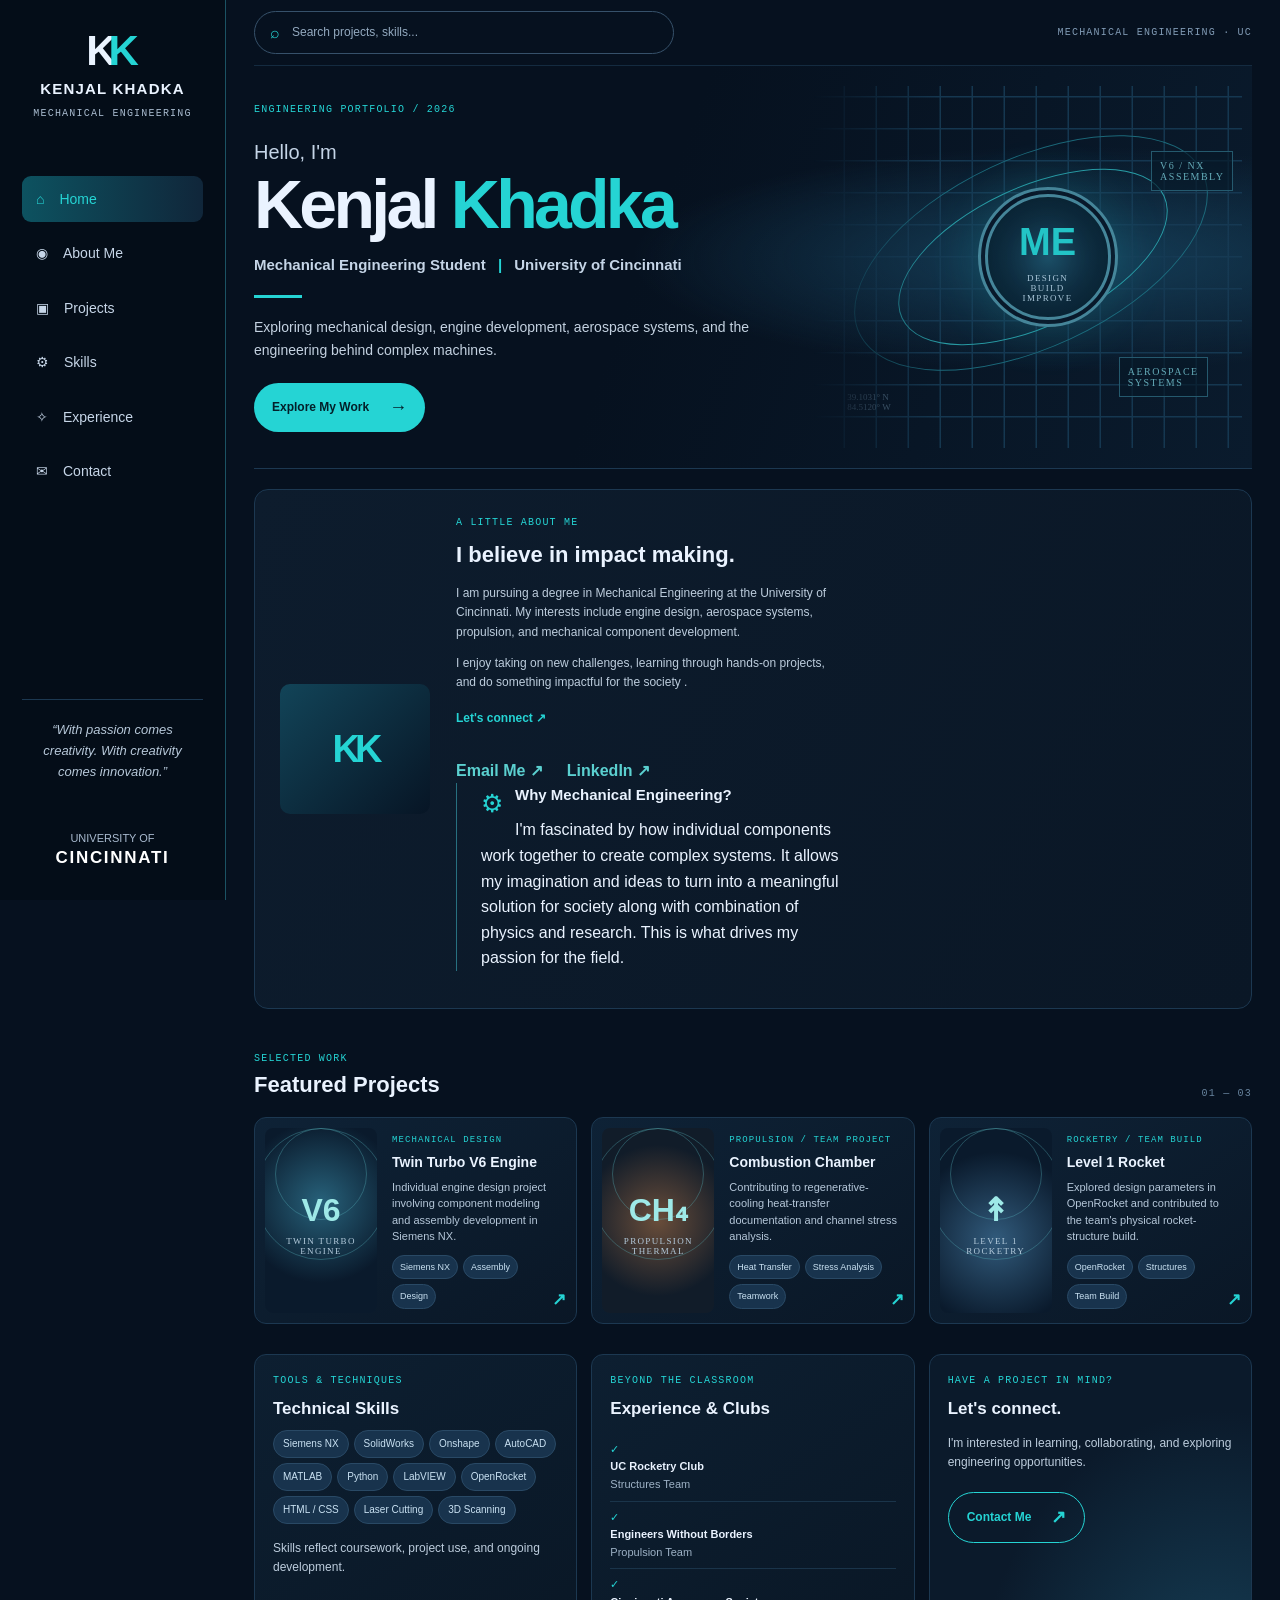
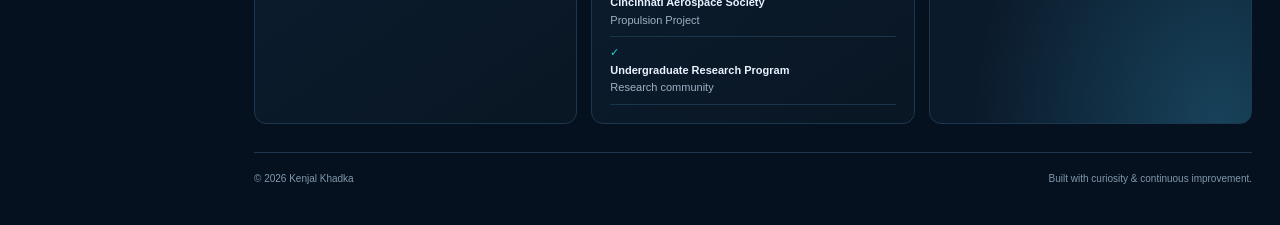
==== commit 33037d2f: "Clean up connect section in index.html Removed redundant heading and fixed HTML structure." ====
--- a/index.html
+++ b/index.html
@@ -55,8 +55,6 @@
         <p>I enjoy taking on new challenges, learning through hands-on projects, and do something impactful for the society .</p>
         <a class="text-link" href="mailto:">Let's connect <span>↗</span></a>
         <div class="connect-section">
-    <h3>Let's connect ↗</h3>
-
     <div class="connect-links">
         <a href="mailto:khadkakl@uc.mail.edu">
             Email Me ↗
@@ -66,9 +64,9 @@
            rel="noopener noreferrer">
             LinkedIn ↗
         </a>
-    </div>div>
+    </div>
    </div>
-      
+    
       <div class="why-panel"><div class="gear">⚙</div><h3>Why Mechanical Engineering?</h3>
         I'm fascinated by how individual components work together to create complex systems. It allows my imagination and ideas 
         to turn into a meaningful solution for society along with combination of physics and research. This is what drives
